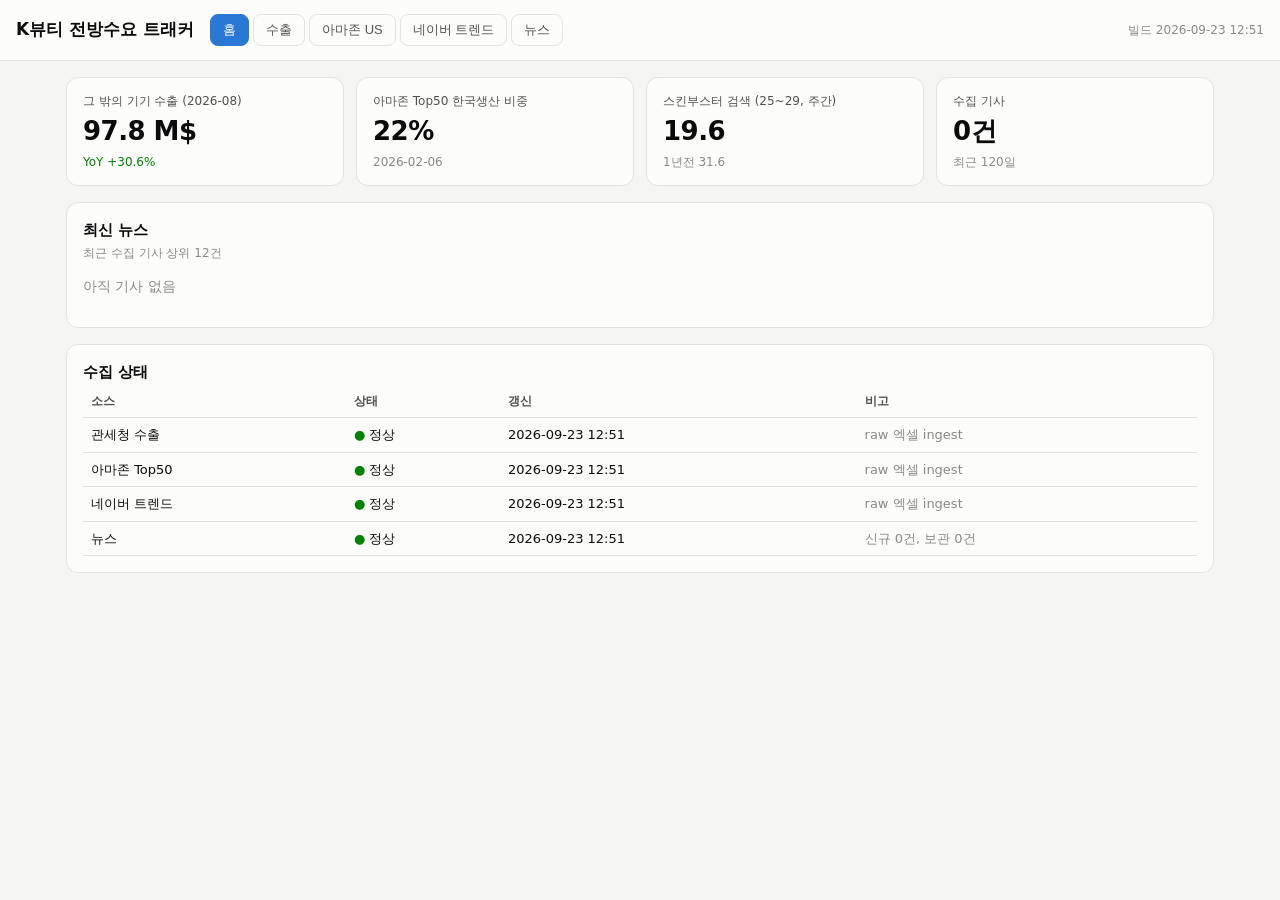
==== index.html @ 49feeaa9 "init: K뷰티 전방수요 트래커 Co-Authored-By: Claude Fable 5.1 <noreply@anthropic.com> Claude-Session: https://" ====
<!DOCTYPE html>
<html lang="ko">
<head>
<meta charset="utf-8">
<meta name="viewport" content="width=device-width, initial-scale=1">
<title>K뷰티 전방수요 트래커</title>
<style>
:root{
  color-scheme:light;
  --bg:#f5f5f3;--surface:#fcfcfb;--line:#e4e3df;--grid:#ebeae6;
  --ink:#0b0b0b;--ink2:#52514e;--ink3:#8a8985;
  --s1:#2a78d6;--s2:#eb6834;--s3:#1baf7a;--s4:#eda100;--s5:#e87ba4;--s6:#008300;--s7:#4a3aa7;--s8:#e34948;
  --good:#008300;--bad:#e34948;--accent:#2a78d6;
}
@media (prefers-color-scheme:dark){:root:not([data-theme="light"]){
  color-scheme:dark;--bg:#111110;--surface:#1a1a19;--line:#2e2e2c;--grid:#262624;
  --ink:#fff;--ink2:#c3c2b7;--ink3:#8a8985;
  --s1:#3987e5;--s2:#d95926;--s3:#199e70;--s4:#c98500;--s5:#d55181;--s6:#008300;--s7:#9085e9;--s8:#e66767;--good:#4caf50;--bad:#e66767;--accent:#3987e5}}
:root[data-theme="dark"]{
  color-scheme:dark;--bg:#111110;--surface:#1a1a19;--line:#2e2e2c;--grid:#262624;
  --ink:#fff;--ink2:#c3c2b7;--ink3:#8a8985;
  --s1:#3987e5;--s2:#d95926;--s3:#199e70;--s4:#c98500;--s5:#d55181;--s6:#008300;--s7:#9085e9;--s8:#e66767;--good:#4caf50;--bad:#e66767;--accent:#3987e5}
*{box-sizing:border-box}
body{margin:0;background:var(--bg);color:var(--ink);font:14px/1.5 -apple-system,"Pretendard","Apple SD Gothic Neo",system-ui,sans-serif}
header{display:flex;align-items:center;gap:16px;padding:14px 16px;border-bottom:1px solid var(--line);background:var(--surface);position:sticky;top:0;z-index:5;flex-wrap:wrap}
header h1{font-size:17px;margin:0;font-weight:700}
header .upd{color:var(--ink3);font-size:12px;margin-left:auto}
nav{display:flex;gap:4px;flex-wrap:wrap}
nav button{border:1px solid var(--line);background:transparent;color:var(--ink2);padding:6px 12px;border-radius:8px;cursor:pointer;font-size:13px}
nav button.on{background:var(--accent);color:#fff;border-color:var(--accent)}
main{max-width:1180px;margin:0 auto;padding:16px}
section{display:none}section.on{display:block}
.tiles{display:grid;grid-template-columns:repeat(auto-fit,minmax(200px,1fr));gap:12px;margin-bottom:16px}
.tile{background:var(--surface);border:1px solid var(--line);border-radius:12px;padding:14px 16px}
.tile .k{font-size:12px;color:var(--ink2)}
.tile .v{font-size:26px;font-weight:700;letter-spacing:-.02em;margin:2px 0}
.tile .d{font-size:12px;color:var(--ink3)}
.up{color:var(--good)}.down{color:var(--bad)}
.card{background:var(--surface);border:1px solid var(--line);border-radius:12px;padding:16px;margin-bottom:16px}
.card h2{font-size:15px;margin:0 0 2px}
.card .sub{font-size:12px;color:var(--ink3);margin-bottom:10px}
.row{display:flex;gap:8px;flex-wrap:wrap;align-items:center;margin-bottom:10px}
select,input[type=search]{border:1px solid var(--line);background:var(--bg);color:var(--ink);padding:6px 10px;border-radius:8px;font-size:13px}
.chip{border:1px solid var(--line);background:transparent;color:var(--ink2);padding:4px 10px;border-radius:999px;cursor:pointer;font-size:12px}
.chip.on{background:var(--ink);color:var(--surface);border-color:var(--ink)}
svg{width:100%;height:auto;display:block}
.legend{display:flex;gap:14px;flex-wrap:wrap;font-size:12px;color:var(--ink2);margin-top:6px}
.legend i{display:inline-block;width:10px;height:10px;border-radius:2px;margin-right:5px;vertical-align:-1px}
.tip{position:fixed;pointer-events:none;background:var(--ink);color:var(--surface);padding:6px 9px;border-radius:6px;font-size:12px;display:none;z-index:9;white-space:nowrap}
table{width:100%;border-collapse:collapse;font-size:13px}
th,td{padding:7px 8px;border-bottom:1px solid var(--line);text-align:left;vertical-align:top}
th{color:var(--ink2);font-weight:600;font-size:12px}
td.num,th.num{text-align:right;font-variant-numeric:tabular-nums}
.news a{color:var(--ink);text-decoration:none;font-weight:500}
.news a:hover{text-decoration:underline}
.news .m{color:var(--ink3);font-size:12px}
.tag{display:inline-block;font-size:11px;padding:1px 7px;border-radius:999px;background:var(--bg);border:1px solid var(--line);color:var(--ink2);margin-right:4px}
.muted{color:var(--ink3)}
details summary{cursor:pointer;color:var(--ink2);font-size:13px}
@media (max-width:640px){header{gap:8px}main{padding:12px}.tile .v{font-size:22px}}
</style>
</head>
<body>
<header>
  <h1>K뷰티 전방수요 트래커</h1>
  <nav id="nav">
    <button data-t="home" class="on">홈</button>
    <button data-t="trade">수출</button>
    <button data-t="amazon">아마존 US</button>
    <button data-t="naver">네이버 트렌드</button>
    <button data-t="news">뉴스</button>
  </nav>
  <span class="upd" id="upd"></span>
</header>
<main>
  <section id="home" class="on">
    <div class="tiles" id="homeTiles"></div>
    <div class="card"><h2>최신 뉴스</h2><div class="sub">최근 수집 기사 상위 12건</div><div class="news" id="homeNews"></div></div>
    <div class="card"><h2>수집 상태</h2><div id="status"></div></div>
  </section>

  <section id="trade">
    <div class="card">
      <h2>관세청 월별 수출액</h2>
      <div class="sub">단위: 백만 달러 · 통계기준 수리일 · 출처 관세청 수출입무역통계</div>
      <div class="row"><label>품목 <select id="hsSel"></select></label>
        <span class="chips" id="tradeRange"></span></div>
      <div id="tradeChart"></div>
      <div class="legend"><span><i style="background:var(--s1)"></i>수출액</span><span><i style="background:var(--s2)"></i>수입액</span></div>
    </div>
    <div class="card"><h2>전년동월 대비 증감률 (수출)</h2><div class="sub">%</div><div id="yoyChart"></div></div>
    <div class="card"><details><summary>표로 보기</summary><div id="tradeTable"></div></details></div>
  </section>

  <section id="amazon">
    <div class="tiles" id="amzTiles"></div>
    <div class="card">
      <h2>아마존 US Skin Care Top50 내 한국 비중</h2>
      <div class="sub">% · Wayback Machine 스냅샷 기준 · 한국생산 = Made in Korea, 한국브랜드 = 한국 기업 브랜드</div>
      <div id="amzChart"></div>
      <div class="legend"><span><i style="background:var(--s1)"></i>한국생산 비중</span><span><i style="background:var(--s2)"></i>한국브랜드 비중</span></div>
    </div>
    <div class="card"><h2>최신 스냅샷 Top50</h2><div class="sub" id="amzSnapDate"></div><div id="amzTable"></div></div>
  </section>

  <section id="naver">
    <div class="card">
      <h2>네이버 검색 트렌드 (주간 평균)</h2>
      <div class="sub">네이버 데이터랩 통합검색 상대지수 · 연령대별</div>
      <div class="row">
        <label>보기 <select id="nvMode"><option value="kw">키워드 고정 · 연령대 비교</option><option value="age">연령대 고정 · 키워드 비교</option></select></label>
        <label id="nvPickWrap">선택 <select id="nvPick"></select></label>
        <span class="chips" id="nvRange"></span>
      </div>
      <div id="nvChart"></div><div class="legend" id="nvLegend"></div>
    </div>
  </section>

  <section id="news">
    <div class="card">
      <h2>뉴스 피드</h2>
      <div class="sub">Google News RSS · 최근 120일 · 매일 자동 수집</div>
      <div class="row"><input type="search" id="newsQ" placeholder="제목 검색"><span class="chips" id="newsTags"></span></div>
      <div class="news" id="newsList"></div>
    </div>
  </section>
</main>
<div class="tip" id="tip"></div>

<script>
const $=s=>document.querySelector(s);
const fmt=n=>n==null?'–':n.toLocaleString('ko-KR',{maximumFractionDigits:1});
const css=v=>getComputedStyle(document.documentElement).getPropertyValue(v).trim();
const S=['--s1','--s2','--s3','--s4','--s5','--s6','--s7','--s8'];
let SUM, NEWS=[], AMZ=[], NV;

// ---------- tabs
$('#nav').addEventListener('click',e=>{const b=e.target.closest('button');if(!b)return;
  document.querySelectorAll('#nav button').forEach(x=>x.classList.toggle('on',x===b));
  document.querySelectorAll('main section').forEach(s=>s.classList.toggle('on',s.id===b.dataset.t));
  location.hash=b.dataset.t;});
function chips(el,items,onSel,init){el.innerHTML='';items.forEach(it=>{const b=document.createElement('button');b.className='chip'+(it===init?' on':'');b.textContent=it;
  b.onclick=()=>{[...el.children].forEach(c=>c.classList.toggle('on',c===b));onSel(it)};el.appendChild(b)})}

function nice(lo,hi,n=5){const r=hi-lo||1,raw=r/n,p=Math.pow(10,Math.floor(Math.log10(raw))),m=raw/p,st=(m<=1?1:m<=2?2:m<=2.5?2.5:m<=5?5:10)*p;return{lo:Math.floor(lo/st)*st,hi:Math.ceil(hi/st)*st,st}}
// ---------- SVG line chart (multi-series, hover crosshair)
function lineChart(el,{x,series,fmtY=fmt,h=300,yMin}){
  const W=900,H=h,P={l:52,r:14,t:10,b:28};
  const n=x.length;if(!n){el.innerHTML='<p class="muted">데이터 없음</p>';return}
  const all=series.flatMap(s=>s.v.filter(v=>v!=null));
  let lo=yMin!=null?yMin:Math.min(...all),hi=Math.max(...all);if(lo===hi){hi=lo+1}
  ({lo,hi}=nice(lo,hi));const NS=nice(lo,hi);
  const X=i=>P.l+(n===1?0:i/(n-1))*(W-P.l-P.r), Y=v=>P.t+(1-(v-lo)/(hi-lo))*(H-P.t-P.b);
  let g='';for(let v=lo;v<=hi+1e-9;v+=NS.st){const y=Y(v);
    g+=`<line x1="${P.l}" x2="${W-P.r}" y1="${y}" y2="${y}" stroke="${css('--grid')}"/><text x="${P.l-6}" y="${y+4}" font-size="11" text-anchor="end" fill="${css('--ink3')}">${fmtY(Math.round(v*10)/10)}</text>`}
  if(lo<0&&hi>0)g+=`<line x1="${P.l}" x2="${W-P.r}" y1="${Y(0)}" y2="${Y(0)}" stroke="${css('--ink3')}" stroke-width="1"/>`;
  const step=Math.max(1,Math.ceil(n/8));
  for(let i=0;i<n;i+=step)g+=`<text x="${X(i)}" y="${H-8}" font-size="11" text-anchor="${i===0?'start':i>=n-1-step/2?'end':'middle'}" fill="${css('--ink3')}">${x[i]}</text>`;
  if((n-1)%step!==0&&(n-1)%step>step/2)g+=`<text x="${X(n-1)}" y="${H-8}" font-size="11" text-anchor="end" fill="${css('--ink3')}">${x[n-1]}</text>`;
  let paths='';series.forEach((s,k)=>{const c=css(s.color||S[k%8]);let d='',pen=false;
    s.v.forEach((v,i)=>{if(v==null){pen=false;return}d+=(pen?'L':'M')+X(i).toFixed(1)+' '+Y(v).toFixed(1);pen=true});
    paths+=`<path d="${d}" fill="none" stroke="${c}" stroke-width="2" stroke-linejoin="round"/>`;
    const last=[...s.v].map((v,i)=>[v,i]).filter(a=>a[0]!=null).pop();
    if(last)paths+=`<circle cx="${X(last[1])}" cy="${Y(last[0])}" r="3.5" fill="${c}" stroke="${css('--surface')}" stroke-width="2"/>`});
  el.innerHTML=`<svg viewBox="0 0 ${W} ${H}">${g}${paths}<line id="xh" x1="0" x2="0" y1="${P.t}" y2="${H-P.b}" stroke="${css('--ink3')}" stroke-dasharray="3 3" visibility="hidden"/><rect x="${P.l}" y="${P.t}" width="${W-P.l-P.r}" height="${H-P.t-P.b}" fill="transparent"/></svg>`;
  const svg=el.firstChild,xh=svg.querySelector('#xh'),tip=$('#tip');
  svg.addEventListener('mousemove',e=>{const r=svg.getBoundingClientRect();const px=(e.clientX-r.left)/r.width*W;
    const i=Math.max(0,Math.min(n-1,Math.round((px-P.l)/(W-P.l-P.r)*(n-1))));
    xh.setAttribute('x1',X(i));xh.setAttribute('x2',X(i));xh.setAttribute('visibility','visible');
    tip.style.display='block';tip.style.left=(e.clientX+12)+'px';tip.style.top=(e.clientY+12)+'px';
    tip.innerHTML=`<b>${x[i]}</b><br>`+series.map((s,k)=>`<span style="color:${css(s.color||S[k%8])}">●</span> ${s.name}: ${fmtY(s.v[i])}`).join('<br>')});
  svg.addEventListener('mouseleave',()=>{xh.setAttribute('visibility','hidden');tip.style.display='none'});
}
function barChart(el,{x,v,h=220}){
  const W=900,H=h,P={l:44,r:14,t:10,b:28},n=x.length;if(!n){el.innerHTML='<p class="muted">데이터 없음</p>';return}
  const vals=v.filter(a=>a!=null);let lo=Math.min(0,...vals),hi=Math.max(0,...vals);if(lo===hi)hi=lo+1;const NS=nice(lo,hi,4);lo=NS.lo;hi=NS.hi;
  const bw=(W-P.l-P.r)/n,Y=a=>P.t+(1-(a-lo)/(hi-lo))*(H-P.t-P.b);let g='';
  for(let t=lo;t<=hi+1e-9;t+=NS.st){g+=`<line x1="${P.l}" x2="${W-P.r}" y1="${Y(t)}" y2="${Y(t)}" stroke="${css('--grid')}"/><text x="${P.l-6}" y="${Y(t)+4}" font-size="11" text-anchor="end" fill="${css('--ink3')}">${Math.round(t)}</text>`}
  g+=`<line x1="${P.l}" x2="${W-P.r}" y1="${Y(0)}" y2="${Y(0)}" stroke="${css('--ink3')}"/>`;
  const step=Math.max(1,Math.ceil(n/8));let bars='';
  v.forEach((a,i)=>{if(a==null)return;const y0=Y(0),y1=Y(a);const c=a>=0?css('--s1'):css('--s2');
    bars+=`<rect x="${(P.l+i*bw+1).toFixed(1)}" y="${Math.min(y0,y1)}" width="${Math.max(1,bw-2).toFixed(1)}" height="${Math.abs(y0-y1)}" fill="${c}" rx="2"><title>${x[i]}: ${fmt(a)}%</title></rect>`;
    if(i%step===0)bars+=`<text x="${P.l+i*bw+bw/2}" y="${H-8}" font-size="11" text-anchor="middle" fill="${css('--ink3')}">${x[i]}</text>`});
  el.innerHTML=`<svg viewBox="0 0 ${W} ${H}">${g}${bars}</svg>`;
}

// ---------- trade
function renderTrade(){const t=SUM.trade;const sel=$('#hsSel');if(!sel.options.length){Object.keys(t).forEach(hs=>{const o=document.createElement('option');o.value=hs;o.textContent=`${hs} ${t[hs].item}`;sel.appendChild(o)});sel.onchange=renderTrade}
  const hs=sel.value||Object.keys(t)[0];if(!hs)return;let s=t[hs].series;
  const rng=$('#tradeRange');if(!rng.children.length)chips(rng,['1년','3년','전체'],r=>{rng.dataset.r=r;renderTrade()},'3년');
  const r=rng.dataset.r||'3년';const k={ '1년':12,'3년':36}[r];if(k)s=s.slice(-k);
  lineChart($('#tradeChart'),{x:s.map(a=>a.period),series:[{name:'수출액',v:s.map(a=>a.export/1000)},{name:'수입액',v:s.map(a=>a.import/1000)}],yMin:0});
  barChart($('#yoyChart'),{x:s.map(a=>a.period),v:s.map(a=>a.yoy)});
  $('#tradeTable').innerHTML='<table><tr><th>기간</th><th class="num">수출(백만$)</th><th class="num">YoY%</th><th class="num">12M누적</th><th class="num">수입(백만$)</th></tr>'+
    [...s].reverse().map(a=>`<tr><td>${a.period}</td><td class="num">${fmt(a.export/1000)}</td><td class="num ${a.yoy>0?'up':a.yoy<0?'down':''}">${fmt(a.yoy)}</td><td class="num">${a.ttm?fmt(a.ttm/1000):'–'}</td><td class="num">${fmt(a.import/1000)}</td></tr>`).join('')+'</table>'}

// ---------- amazon
function renderAmazon(){const a=SUM.amazon;if(!a.length)return;const L=a[a.length-1],prev=a.find(x=>x.date<=new Date(new Date(L.date)-365*864e5).toISOString().slice(0,10))||a[0];
  $('#amzTiles').innerHTML=[['한국생산 비중',L.mik_pct+'%',`${L.made_in_korea}/50 · 1년전 ${prev.mik_pct}%`],['한국브랜드 비중',L.kb_pct+'%',`${L.korean_brand}/50 · 1년전 ${prev.kb_pct}%`],['Top10 내 한국생산',L.top10_mik+'개',L.date+' 스냅샷'],['한국생산 브랜드 수',L.korean_brands.length+'개',L.korean_brands.slice(0,3).join(', ')+(L.korean_brands.length>3?' 외':'')]]
    .map(t=>`<div class="tile"><div class="k">${t[0]}</div><div class="v">${t[1]}</div><div class="d">${t[2]}</div></div>`).join('');
  lineChart($('#amzChart'),{x:a.map(x=>x.date.slice(2,7)),series:[{name:'한국생산',v:a.map(x=>x.mik_pct)},{name:'한국브랜드',v:a.map(x=>x.kb_pct)}],yMin:0,fmtY:v=>v+'%'});
  const rows=AMZ.filter(r=>r.date===L.date).sort((p,q)=>p.rank-q.rank);$('#amzSnapDate').textContent=L.date+' · '+rows.length+'개';
  $('#amzTable').innerHTML='<table><tr><th class="num">순위</th><th>브랜드</th><th>제품</th><th>한국생산</th><th>한국브랜드</th></tr>'+rows.map(r=>`<tr><td class="num">${r.rank}</td><td>${r.brand||''}</td><td class="muted">${r.title}</td><td>${r.made_in_korea===1?'●':r.made_in_korea===-1?'?':''}</td><td>${r.korean_brand===1?'●':''}</td></tr>`).join('')+'</table>'}

// ---------- naver
function renderNaver(){const nv=SUM.naver;if(!nv.weeks)return;const keys=Object.keys(nv.series);const ages=[...new Set(keys.map(k=>k.split('|')[0]))],kws=[...new Set(keys.map(k=>k.split('|')[1]))];
  const mode=$('#nvMode').value,pick=$('#nvPick');const opts=mode==='kw'?kws:ages;
  if(pick.dataset.mode!==mode){pick.innerHTML=opts.map(o=>`<option>${o}</option>`).join('');pick.dataset.mode=mode;pick.value=mode==='kw'?(kws.includes('스킨부스터')?'스킨부스터':kws[0]):opts[0]}
  const rng=$('#nvRange');if(!rng.children.length)chips(rng,['1년','3년','전체'],r=>{rng.dataset.r=r;renderNaver()},'3년');
  const k={'1년':53,'3년':157}[rng.dataset.r||'3년'];const from=k?Math.max(0,nv.weeks.length-k):0;
  const x=nv.weeks.slice(from).map(d=>d.slice(2,7));
  const series=(mode==='kw'?ages.map(a=>[a,`${a}|${pick.value}`]):kws.map(w=>[w,`${pick.value}|${w}`])).filter(p=>nv.series[p[1]]).map(p=>({name:p[0],v:nv.series[p[1]].slice(from)}));
  lineChart($('#nvChart'),{x,series,yMin:0});
  $('#nvLegend').innerHTML=series.map((s,i)=>`<span><i style="background:var(${S[i%8]})"></i>${s.name}</span>`).join('')}
$('#nvMode').onchange=renderNaver;$('#nvPick').onchange=renderNaver;

// ---------- news
function newsItem(a){return `<div style="padding:8px 0;border-bottom:1px solid var(--line)"><a href="${a.link}" target="_blank" rel="noopener">${a.title}</a><div class="m">${(a.tags||[]).map(t=>`<span class="tag">${t}</span>`).join('')}${a.source||''} · ${a.published}</div></div>`}
function renderNews(){const tags=[...new Set(NEWS.flatMap(a=>a.tags||[]))];const el=$('#newsTags');if(!el.children.length)chips(el,['전체',...tags],t=>{el.dataset.t=t;renderNews()},'전체');
  const t=el.dataset.t||'전체',q=$('#newsQ').value.trim().toLowerCase();
  const rows=NEWS.filter(a=>(t==='전체'||(a.tags||[]).includes(t))&&(!q||a.title.toLowerCase().includes(q)));
  $('#newsList').innerHTML=rows.length?rows.slice(0,300).map(newsItem).join(''):'<p class="muted">아직 수집된 기사가 없습니다. GitHub Actions 첫 실행 후 표시됩니다.</p>'}
$('#newsQ').oninput=renderNews;

// ---------- home
function renderHome(){const t=SUM.trade,tiles=[];const hsPri=t['3304']||t[Object.keys(t)[0]];
  if(hsPri){const L=hsPri.latest;tiles.push([`${hsPri.item} 수출 (${L.period})`,fmt(L.export/1000)+' M$',`<span class="${L.yoy>0?'up':'down'}">YoY ${L.yoy>0?'+':''}${fmt(L.yoy)}%</span>`])}
  const a=SUM.amazon;if(a.length){const L=a[a.length-1];tiles.push(['아마존 Top50 한국생산 비중',L.mik_pct+'%',L.date])}
  const nv=SUM.naver;if(nv.weeks){const k=Object.keys(nv.series).find(x=>x.endsWith('|스킨부스터')&&x.startsWith('25'));if(k){const s=nv.series[k],L=s[s.length-1],Y=s[s.length-53];tiles.push(['스킨부스터 검색 (25~29, 주간)',fmt(L),Y?`1년전 ${fmt(Y)}`:''])}}
  tiles.push(['수집 기사',SUM.news_count+'건','최근 120일']);
  $('#homeTiles').innerHTML=tiles.map(t=>`<div class="tile"><div class="k">${t[0]}</div><div class="v">${t[1]}</div><div class="d">${t[2]}</div></div>`).join('');
  $('#homeNews').innerHTML=NEWS.slice(0,12).map(newsItem).join('')||'<p class="muted">아직 기사 없음</p>';
  const m=SUM.meta||{};const names={trade:'관세청 수출',amazon:'아마존 Top50',naver_trend:'네이버 트렌드',news:'뉴스'};
  $('#status').innerHTML='<table><tr><th>소스</th><th>상태</th><th>갱신</th><th>비고</th></tr>'+Object.entries(names).map(([k,n])=>{const s=m[k]||{};return `<tr><td>${n}</td><td>${s.status==='ok'?'<span class="up">●</span> 정상':s.status==='manual'?'○ 수동':s.status?'<span class="down">●</span> '+s.status:'–'}</td><td>${s.updated||'–'}</td><td class="muted">${s.note||''}</td></tr>`}).join('')+'</table>'}

// ---------- boot
(async()=>{const [s,n,a]=await Promise.all([fetch('data/summary.json').then(r=>r.json()),fetch('data/news.json').then(r=>r.ok?r.json():[]).catch(()=>[]),fetch('data/amazon_top50.json').then(r=>r.ok?r.json():[]).catch(()=>[])]);
  SUM=s;NEWS=n;AMZ=a;$('#upd').textContent='빌드 '+s.built;
  renderHome();renderTrade();renderAmazon();renderNaver();renderNews();
  const h=location.hash.slice(1);if(h){const b=document.querySelector(`#nav button[data-t="${h}"]`);b&&b.click()}
  matchMedia('(prefers-color-scheme: dark)').addEventListener('change',()=>{renderTrade();renderAmazon();renderNaver()});
})();
</script>
</body>
</html>
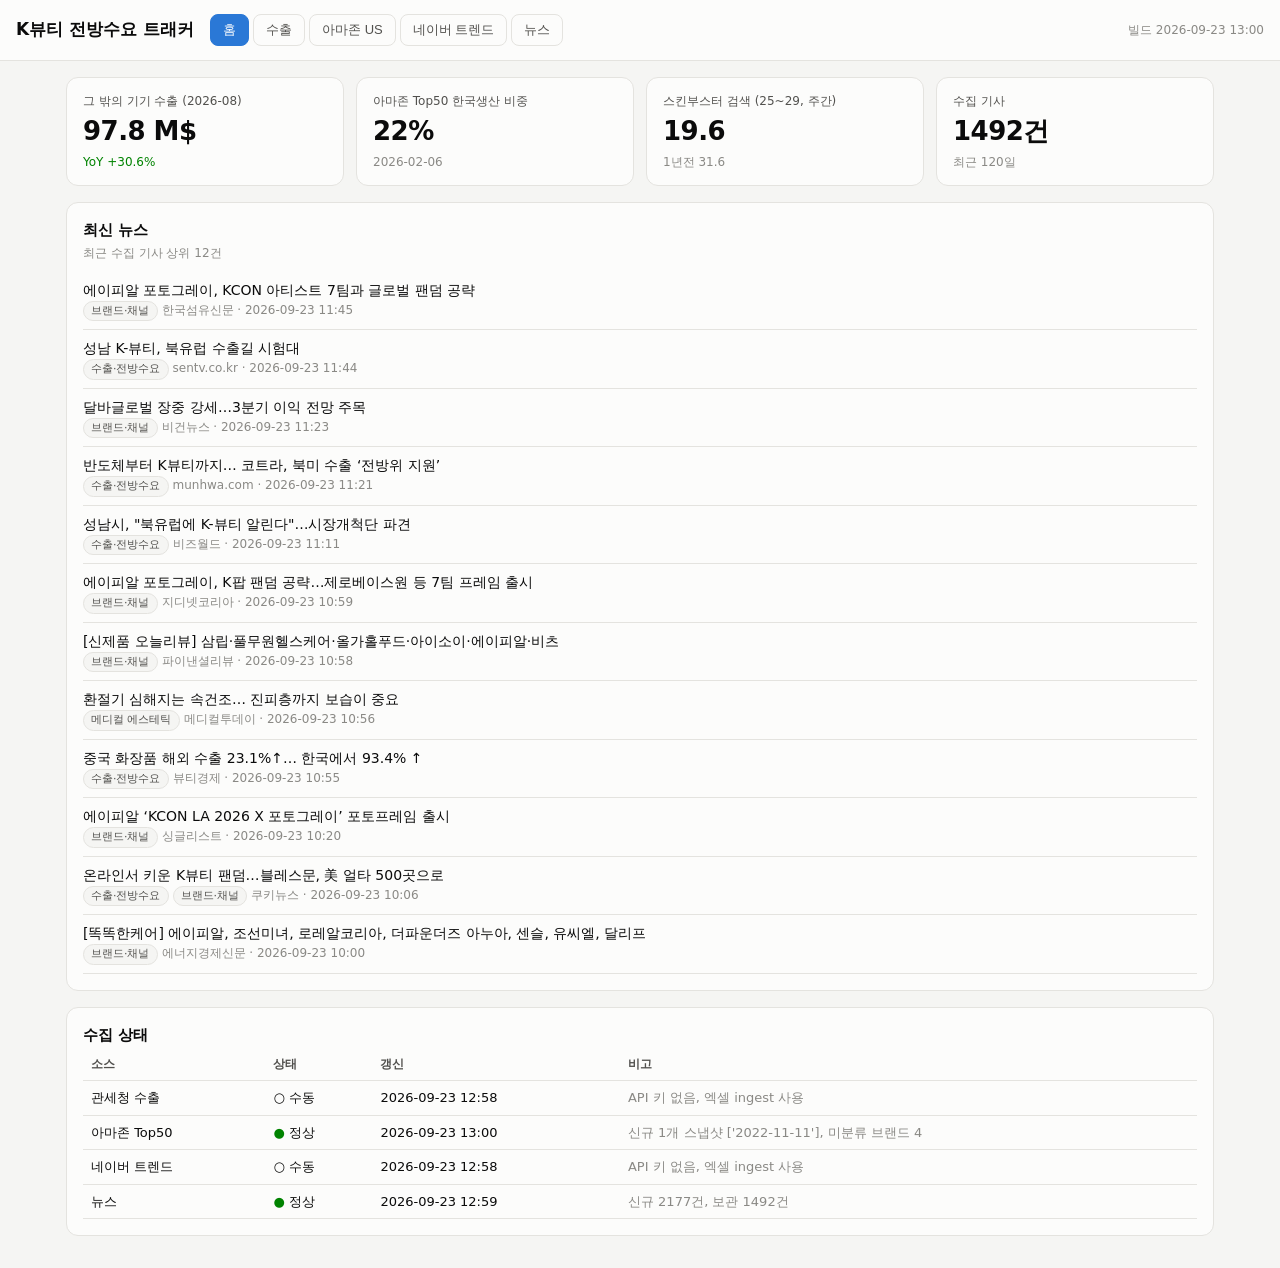
==== commit 3794ed5e: "data: 실데이터 수집(뉴스 1492건, 아마존 신규 스냅샷) + 뉴스/아마존 렌더링 XSS 이스케이프 수정 Co-Authored-By: Claude Sonnet 5 <norep" ====
--- a/index.html
+++ b/index.html
@@ -129,6 +129,7 @@
 
 <script>
 const $=s=>document.querySelector(s);
+const esc=s=>String(s??'').replace(/[&<>"']/g,c=>({'&':'&amp;','<':'&lt;','>':'&gt;','"':'&quot;',"'":'&#39;'}[c]));
 const fmt=n=>n==null?'–':n.toLocaleString('ko-KR',{maximumFractionDigits:1});
 const css=v=>getComputedStyle(document.documentElement).getPropertyValue(v).trim();
 const S=['--s1','--s2','--s3','--s4','--s5','--s6','--s7','--s8'];
@@ -196,11 +197,11 @@
 
 // ---------- amazon
 function renderAmazon(){const a=SUM.amazon;if(!a.length)return;const L=a[a.length-1],prev=a.find(x=>x.date<=new Date(new Date(L.date)-365*864e5).toISOString().slice(0,10))||a[0];
-  $('#amzTiles').innerHTML=[['한국생산 비중',L.mik_pct+'%',`${L.made_in_korea}/50 · 1년전 ${prev.mik_pct}%`],['한국브랜드 비중',L.kb_pct+'%',`${L.korean_brand}/50 · 1년전 ${prev.kb_pct}%`],['Top10 내 한국생산',L.top10_mik+'개',L.date+' 스냅샷'],['한국생산 브랜드 수',L.korean_brands.length+'개',L.korean_brands.slice(0,3).join(', ')+(L.korean_brands.length>3?' 외':'')]]
+  $('#amzTiles').innerHTML=[['한국생산 비중',L.mik_pct+'%',`${L.made_in_korea}/50 · 1년전 ${prev.mik_pct}%`],['한국브랜드 비중',L.kb_pct+'%',`${L.korean_brand}/50 · 1년전 ${prev.kb_pct}%`],['Top10 내 한국생산',L.top10_mik+'개',L.date+' 스냅샷'],['한국생산 브랜드 수',L.korean_brands.length+'개',esc(L.korean_brands.slice(0,3).join(', '))+(L.korean_brands.length>3?' 외':'')]]
     .map(t=>`<div class="tile"><div class="k">${t[0]}</div><div class="v">${t[1]}</div><div class="d">${t[2]}</div></div>`).join('');
   lineChart($('#amzChart'),{x:a.map(x=>x.date.slice(2,7)),series:[{name:'한국생산',v:a.map(x=>x.mik_pct)},{name:'한국브랜드',v:a.map(x=>x.kb_pct)}],yMin:0,fmtY:v=>v+'%'});
   const rows=AMZ.filter(r=>r.date===L.date).sort((p,q)=>p.rank-q.rank);$('#amzSnapDate').textContent=L.date+' · '+rows.length+'개';
-  $('#amzTable').innerHTML='<table><tr><th class="num">순위</th><th>브랜드</th><th>제품</th><th>한국생산</th><th>한국브랜드</th></tr>'+rows.map(r=>`<tr><td class="num">${r.rank}</td><td>${r.brand||''}</td><td class="muted">${r.title}</td><td>${r.made_in_korea===1?'●':r.made_in_korea===-1?'?':''}</td><td>${r.korean_brand===1?'●':''}</td></tr>`).join('')+'</table>'}
+  $('#amzTable').innerHTML='<table><tr><th class="num">순위</th><th>브랜드</th><th>제품</th><th>한국생산</th><th>한국브랜드</th></tr>'+rows.map(r=>`<tr><td class="num">${r.rank}</td><td>${esc(r.brand||'')}</td><td class="muted">${esc(r.title)}</td><td>${r.made_in_korea===1?'●':r.made_in_korea===-1?'?':''}</td><td>${r.korean_brand===1?'●':''}</td></tr>`).join('')+'</table>'}
 
 // ---------- naver
 function renderNaver(){const nv=SUM.naver;if(!nv.weeks)return;const keys=Object.keys(nv.series);const ages=[...new Set(keys.map(k=>k.split('|')[0]))],kws=[...new Set(keys.map(k=>k.split('|')[1]))];
@@ -215,7 +216,7 @@
 $('#nvMode').onchange=renderNaver;$('#nvPick').onchange=renderNaver;
 
 // ---------- news
-function newsItem(a){return `<div style="padding:8px 0;border-bottom:1px solid var(--line)"><a href="${a.link}" target="_blank" rel="noopener">${a.title}</a><div class="m">${(a.tags||[]).map(t=>`<span class="tag">${t}</span>`).join('')}${a.source||''} · ${a.published}</div></div>`}
+function newsItem(a){return `<div style="padding:8px 0;border-bottom:1px solid var(--line)"><a href="${esc(a.link)}" target="_blank" rel="noopener">${esc(a.title)}</a><div class="m">${(a.tags||[]).map(t=>`<span class="tag">${esc(t)}</span>`).join('')}${esc(a.source||'')} · ${esc(a.published)}</div></div>`}
 function renderNews(){const tags=[...new Set(NEWS.flatMap(a=>a.tags||[]))];const el=$('#newsTags');if(!el.children.length)chips(el,['전체',...tags],t=>{el.dataset.t=t;renderNews()},'전체');
   const t=el.dataset.t||'전체',q=$('#newsQ').value.trim().toLowerCase();
   const rows=NEWS.filter(a=>(t==='전체'||(a.tags||[]).includes(t))&&(!q||a.title.toLowerCase().includes(q)));
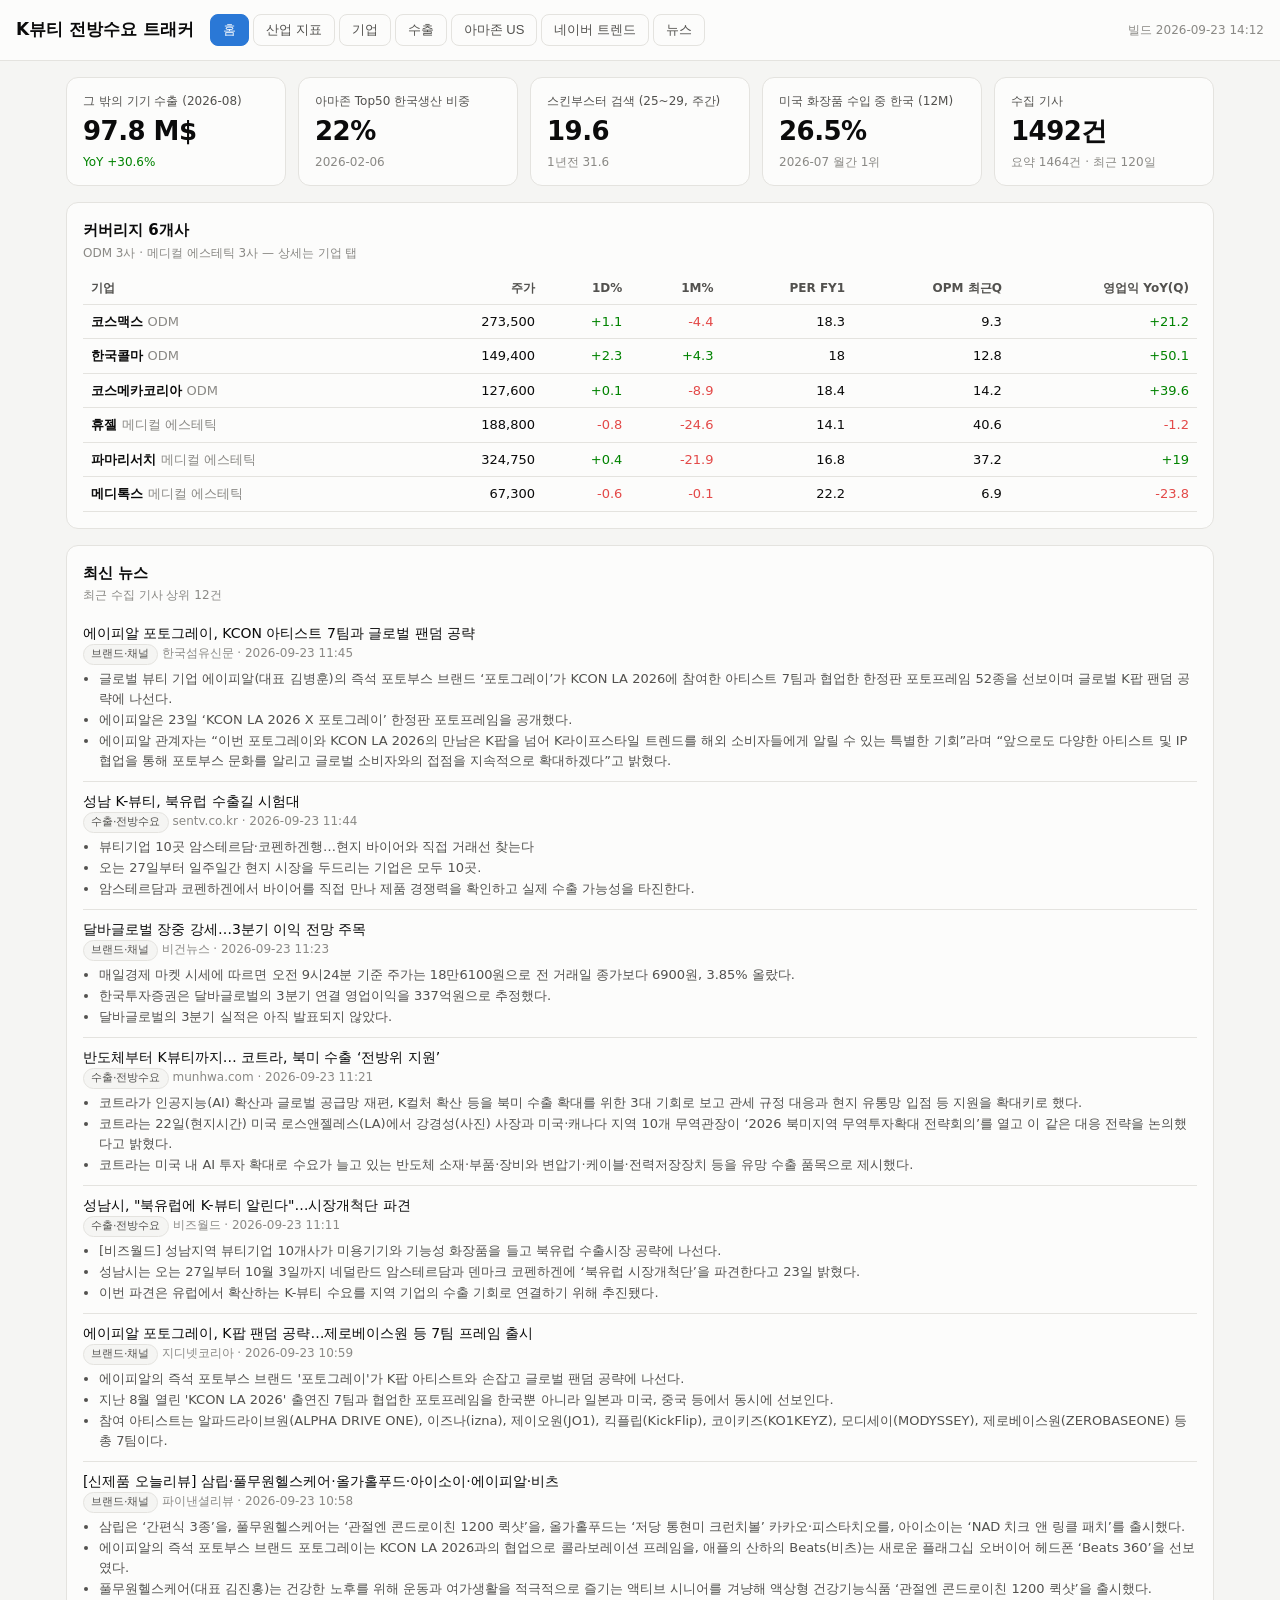
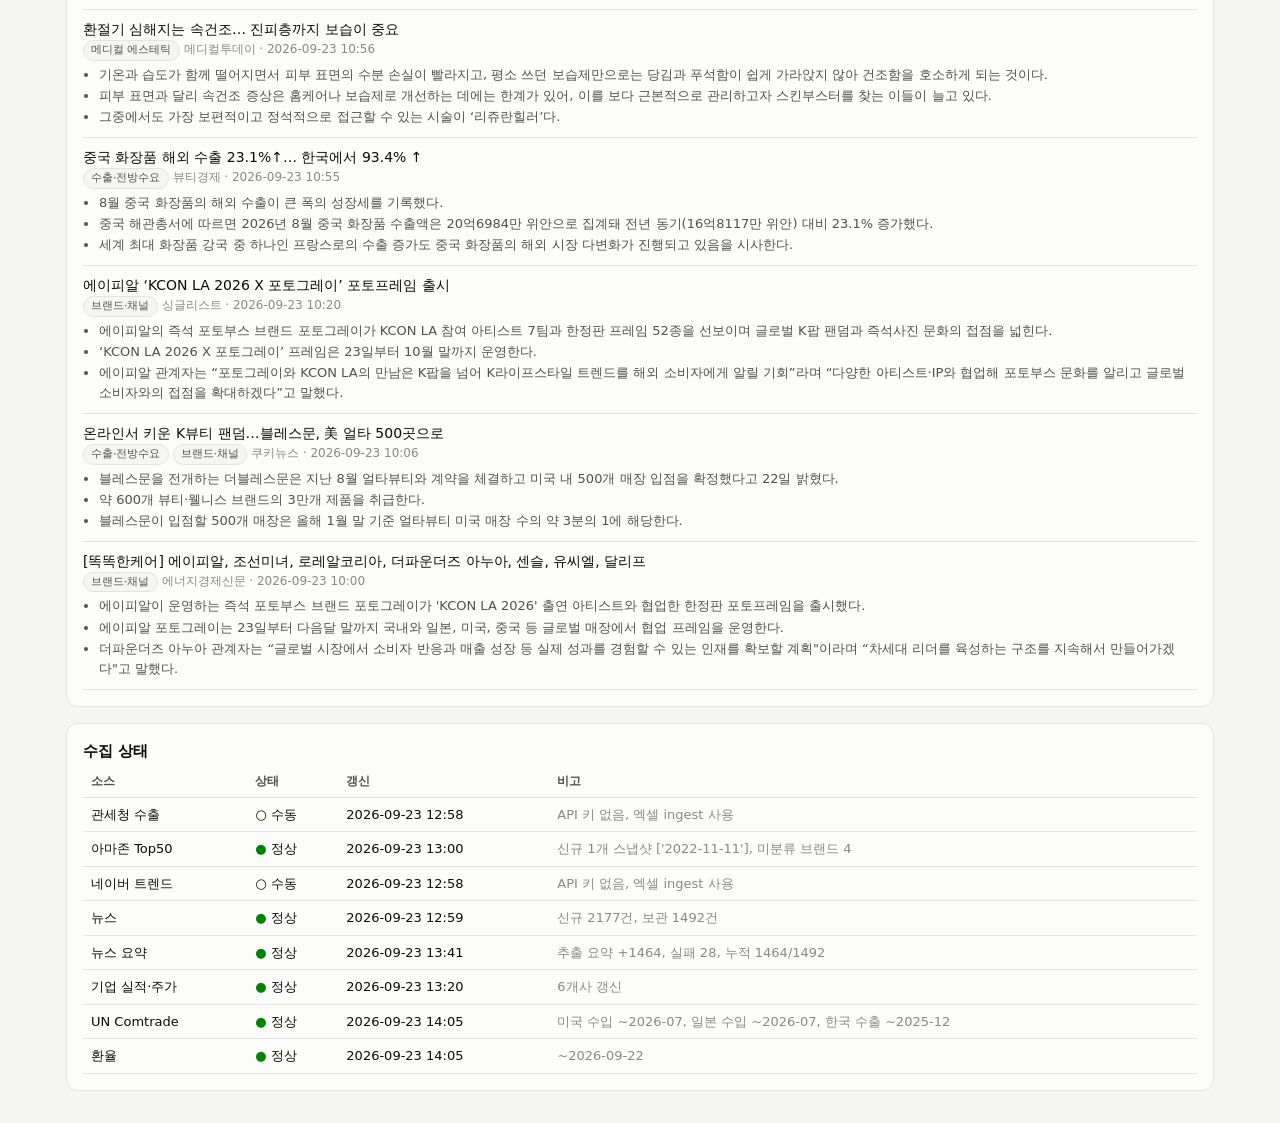
==== commit 5f91b0f0: "feat: 산업 지표·기업(ODM/메디컬 에스테틱 6사) 탭, 뉴스 기사별 요약 추가 - 산업 지표: UN Comtrade 미·일 화장품 수입 국가별(한국 점유율·순위), 미국 톡" ====
--- a/index.html
+++ b/index.html
@@ -57,6 +57,20 @@
 .tag{display:inline-block;font-size:11px;padding:1px 7px;border-radius:999px;background:var(--bg);border:1px solid var(--line);color:var(--ink2);margin-right:4px}
 .muted{color:var(--ink3)}
 details summary{cursor:pointer;color:var(--ink2);font-size:13px}
+.grid3{display:grid;grid-template-columns:repeat(auto-fit,minmax(260px,1fr));gap:12px}
+.grid3 h3{font-size:13px;margin:0 0 4px;color:var(--ink2);font-weight:600}
+.tbl{overflow-x:auto;-webkit-overflow-scrolling:touch}
+.tbl table{min-width:760px}
+.tbl th:first-child,.tbl td:first-child{position:sticky;left:0;background:var(--surface);z-index:1}
+th.e,td.e{color:var(--ink3);font-style:italic}
+tr.grp td{background:var(--bg);font-weight:600;color:var(--ink2);font-size:12px}
+.sum{margin:4px 0 0;padding-left:16px;color:var(--ink2);font-size:13px;line-height:1.55}
+.sum li{margin:1px 0}
+.sw{display:inline-block;width:10px;height:10px;border-radius:2px;margin-right:6px;vertical-align:-1px}
+.note{font-size:12px;color:var(--ink3);margin-top:8px}
+.guide dt{font-weight:600;margin-top:10px}.guide dd{margin:2px 0 0;color:var(--ink2);font-size:13px}
+td.co{white-space:nowrap;font-weight:600}
+tbody tr.pick{cursor:pointer}tbody tr.pick:hover td{background:var(--bg)}
 @media (max-width:640px){header{gap:8px}main{padding:12px}.tile .v{font-size:22px}}
 </style>
 </head>
@@ -65,6 +79,8 @@
   <h1>K뷰티 전방수요 트래커</h1>
   <nav id="nav">
     <button data-t="home" class="on">홈</button>
+    <button data-t="industry">산업 지표</button>
+    <button data-t="companies">기업</button>
     <button data-t="trade">수출</button>
     <button data-t="amazon">아마존 US</button>
     <button data-t="naver">네이버 트렌드</button>
@@ -75,8 +91,73 @@
 <main>
   <section id="home" class="on">
     <div class="tiles" id="homeTiles"></div>
+    <div class="card"><h2>커버리지 6개사</h2><div class="sub">ODM 3사 · 메디컬 에스테틱 3사 — 상세는 기업 탭</div><div id="homeCo"></div></div>
     <div class="card"><h2>최신 뉴스</h2><div class="sub">최근 수집 기사 상위 12건</div><div class="news" id="homeNews"></div></div>
     <div class="card"><h2>수집 상태</h2><div id="status"></div></div>
+  </section>
+
+  <section id="industry">
+    <div class="tiles" id="indTiles"></div>
+    <div class="card">
+      <h2>수입시장 내 K뷰티 — 국가별 수입액</h2>
+      <div class="sub" id="impSub"></div>
+      <div class="row"><label>시장 <select id="impSel"></select></label>
+        <label>기준 <select id="impMode"><option value="12">12개월 합계</option><option value="1">월간</option></select></label>
+        <span class="chips" id="impRange"></span></div>
+      <div id="impChart"></div><div class="legend" id="impLegend"></div>
+    </div>
+    <div class="card">
+      <h2>수입시장 점유율 — 한국 vs 프랑스</h2>
+      <div class="sub">% · 해당 시장 전체 수입액 대비 · 12개월 합계 기준(월별 변동 완화)</div>
+      <div id="shareChart"></div>
+      <div class="legend"><span><i style="background:var(--s1)"></i>한국</span><span><i style="background:var(--s2)"></i>프랑스</span></div>
+      <div class="note" id="rankNote"></div>
+    </div>
+    <div class="card">
+      <h2>한국 수출 상대국 비중</h2>
+      <div class="sub">% · 12개월 합계 기준 · UN Comtrade (한국 보고 자료는 수개월 늦게 반영됨)</div>
+      <div class="row"><label>품목 <select id="krSel"></select></label></div>
+      <div id="krChart"></div><div class="legend" id="krLegend"></div>
+    </div>
+    <div class="card">
+      <h2>환율</h2>
+      <div class="sub">원화 기준 · ECB 고시 · 원화 약세(값 상승)는 수출 채산성에 우호적</div>
+      <div class="row"><span class="chips" id="fxRange"></span></div>
+      <div class="grid3"><div><h3>원/달러</h3><div id="fxUsd"></div></div><div><h3>원/위안</h3><div id="fxCny"></div></div><div><h3>원/100엔</h3><div id="fxJpy"></div></div></div>
+    </div>
+    <div class="card guide"><h2>지표 가이드 — 왜 이 숫자를 보나</h2><dl id="guide"></dl></div>
+  </section>
+
+  <section id="companies">
+    <div class="card">
+      <h2>밸류에이션·실적 비교</h2>
+      <div class="sub" id="coSub"></div>
+      <div class="row"><span class="chips" id="coGroup"></span></div>
+      <div class="tbl" id="coTable"></div>
+      <div class="note">PER TTM = 시가총액 ÷ 최근 4분기 지배순이익 · FY1/FY2 = 올해·내년 컨센서스(추정) · PEG = FY1 PER ÷ FY2 EPS 성장률 · 괴리율 = 컨센서스 목표가 대비 · 행을 누르면 아래 상세로 이동</div>
+    </div>
+    <div class="card">
+      <h2>상대 주가 수익률</h2>
+      <div class="sub">기간 시작일 = 100</div>
+      <div class="row"><span class="chips" id="pxRange"></span></div>
+      <div id="pxChart"></div><div class="legend" id="pxLegend"></div>
+    </div>
+    <div class="card">
+      <h2>분기 실적 추이 비교</h2>
+      <div class="sub">추정치(E) 포함 · 흐린 구간은 컨센서스</div>
+      <div class="row"><label>지표 <select id="cmpMetric"><option value="opm">영업이익률 (%)</option><option value="rev_yoy">매출 YoY (%)</option><option value="op_yoy">영업이익 YoY (%)</option></select></label></div>
+      <div id="cmpChart"></div><div class="legend" id="cmpLegend"></div>
+    </div>
+    <div class="card" id="coDetail">
+      <h2>기업 상세</h2>
+      <div class="row"><label>기업 <select id="coSel"></select></label>
+        <label>주기 <select id="coFreq"><option value="Q">분기</option><option value="Y">연간</option></select></label></div>
+      <div class="tiles" id="coTiles"></div>
+      <div class="grid3"><div><h3>매출액 (억원)</h3><div id="cRev"></div></div><div><h3>영업이익 (억원)</h3><div id="cOp"></div></div><div><h3>영업이익률 (%)</h3><div id="cOpm"></div></div></div>
+      <div class="legend"><span><i style="background:var(--s1)"></i>실적</span><span><i style="background:var(--s1);opacity:.4"></i>컨센서스(E)</span></div>
+      <details style="margin-top:12px" open><summary>재무 표</summary><div class="tbl" id="coFin"></div></details>
+      <h3 style="font-size:14px;margin:16px 0 4px">관련 뉴스</h3><div class="news" id="coNews"></div>
+    </div>
   </section>
 
   <section id="trade">
@@ -119,8 +200,8 @@
   <section id="news">
     <div class="card">
       <h2>뉴스 피드</h2>
-      <div class="sub">Google News RSS · 최근 120일 · 매일 자동 수집</div>
-      <div class="row"><input type="search" id="newsQ" placeholder="제목 검색"><span class="chips" id="newsTags"></span></div>
+      <div class="sub" id="newsSub">Google News RSS · 최근 120일 · 매일 자동 수집 · 기사별 3줄 요약</div>
+      <div class="row"><input type="search" id="newsQ" placeholder="제목·요약 검색"><label style="font-size:13px;color:var(--ink2)"><input type="checkbox" id="newsSum" checked> 요약 보기</label><span class="chips" id="newsTags"></span></div>
       <div class="news" id="newsList"></div>
     </div>
   </section>
@@ -145,8 +226,8 @@
 
 function nice(lo,hi,n=5){const r=hi-lo||1,raw=r/n,p=Math.pow(10,Math.floor(Math.log10(raw))),m=raw/p,st=(m<=1?1:m<=2?2:m<=2.5?2.5:m<=5?5:10)*p;return{lo:Math.floor(lo/st)*st,hi:Math.ceil(hi/st)*st,st}}
 // ---------- SVG line chart (multi-series, hover crosshair)
-function lineChart(el,{x,series,fmtY=fmt,h=300,yMin}){
-  const W=900,H=h,P={l:52,r:14,t:10,b:28};
+function lineChart(el,{x,series,fmtY=fmt,h=300,yMin,shadeFrom,w=900}){
+  const W=w,H=h,P={l:52,r:14,t:10,b:28};
   const n=x.length;if(!n){el.innerHTML='<p class="muted">데이터 없음</p>';return}
   const all=series.flatMap(s=>s.v.filter(v=>v!=null));
   let lo=yMin!=null?yMin:Math.min(...all),hi=Math.max(...all);if(lo===hi){hi=lo+1}
@@ -155,12 +236,13 @@
   let g='';for(let v=lo;v<=hi+1e-9;v+=NS.st){const y=Y(v);
     g+=`<line x1="${P.l}" x2="${W-P.r}" y1="${y}" y2="${y}" stroke="${css('--grid')}"/><text x="${P.l-6}" y="${y+4}" font-size="11" text-anchor="end" fill="${css('--ink3')}">${fmtY(Math.round(v*10)/10)}</text>`}
   if(lo<0&&hi>0)g+=`<line x1="${P.l}" x2="${W-P.r}" y1="${Y(0)}" y2="${Y(0)}" stroke="${css('--ink3')}" stroke-width="1"/>`;
-  const step=Math.max(1,Math.ceil(n/8));
+  if(shadeFrom!=null&&shadeFrom<n){const sx=shadeFrom===0?P.l:(X(shadeFrom-1)+X(shadeFrom))/2;g=`<rect x="${sx}" y="${P.t}" width="${W-P.r-sx}" height="${H-P.t-P.b}" fill="${css('--grid')}" opacity=".6"/><text x="${W-P.r-4}" y="${P.t+12}" font-size="11" text-anchor="end" fill="${css('--ink3')}">추정(E)</text>`+g}
+  const step=Math.max(1,Math.ceil(n/(W>600?8:4)));
   for(let i=0;i<n;i+=step)g+=`<text x="${X(i)}" y="${H-8}" font-size="11" text-anchor="${i===0?'start':i>=n-1-step/2?'end':'middle'}" fill="${css('--ink3')}">${x[i]}</text>`;
   if((n-1)%step!==0&&(n-1)%step>step/2)g+=`<text x="${X(n-1)}" y="${H-8}" font-size="11" text-anchor="end" fill="${css('--ink3')}">${x[n-1]}</text>`;
   let paths='';series.forEach((s,k)=>{const c=css(s.color||S[k%8]);let d='',pen=false;
     s.v.forEach((v,i)=>{if(v==null){pen=false;return}d+=(pen?'L':'M')+X(i).toFixed(1)+' '+Y(v).toFixed(1);pen=true});
-    paths+=`<path d="${d}" fill="none" stroke="${c}" stroke-width="2" stroke-linejoin="round"/>`;
+    paths+=`<path d="${d}" fill="none" stroke="${c}" stroke-width="2" stroke-linejoin="round"${s.dash?' stroke-dasharray="5 4"':''}/>`;
     const last=[...s.v].map((v,i)=>[v,i]).filter(a=>a[0]!=null).pop();
     if(last)paths+=`<circle cx="${X(last[1])}" cy="${Y(last[0])}" r="3.5" fill="${c}" stroke="${css('--surface')}" stroke-width="2"/>`});
   el.innerHTML=`<svg viewBox="0 0 ${W} ${H}">${g}${paths}<line id="xh" x1="0" x2="0" y1="${P.t}" y2="${H-P.b}" stroke="${css('--ink3')}" stroke-dasharray="3 3" visibility="hidden"/><rect x="${P.l}" y="${P.t}" width="${W-P.l-P.r}" height="${H-P.t-P.b}" fill="transparent"/></svg>`;
@@ -169,7 +251,7 @@
     const i=Math.max(0,Math.min(n-1,Math.round((px-P.l)/(W-P.l-P.r)*(n-1))));
     xh.setAttribute('x1',X(i));xh.setAttribute('x2',X(i));xh.setAttribute('visibility','visible');
     tip.style.display='block';tip.style.left=(e.clientX+12)+'px';tip.style.top=(e.clientY+12)+'px';
-    tip.innerHTML=`<b>${x[i]}</b><br>`+series.map((s,k)=>`<span style="color:${css(s.color||S[k%8])}">●</span> ${s.name}: ${fmtY(s.v[i])}`).join('<br>')});
+    tip.innerHTML=`<b>${x[i]}</b><br>`+series.filter(s=>s.v[i]!=null).map((s,k)=>`<span style="color:${css(s.color||S[series.indexOf(s)%8])}">●</span> ${esc(s.name)}: ${fmtY(s.v[i])}`).join('<br>')});
   svg.addEventListener('mouseleave',()=>{xh.setAttribute('visibility','hidden');tip.style.display='none'});
 }
 function barChart(el,{x,v,h=220}){
@@ -185,6 +267,149 @@
   el.innerHTML=`<svg viewBox="0 0 ${W} ${H}">${g}${bars}</svg>`;
 }
 
+
+// ---------- column chart (actual vs estimate), single series
+function colChart(el,{x,v,est=[],fmtV=fmt,h=210,color='--s1'}){
+  const W=420,H=h,P={l:44,r:6,t:10,b:24},n=x.length;if(!n||v.every(a=>a==null)){el.innerHTML='<p class="muted">데이터 없음</p>';return}
+  const vals=v.filter(a=>a!=null);const NS=nice(Math.min(0,...vals),Math.max(0,...vals),4);const lo=NS.lo,hi=NS.hi===NS.lo?NS.lo+1:NS.hi;
+  const bw=(W-P.l-P.r)/n,Y=a=>P.t+(1-(a-lo)/(hi-lo))*(H-P.t-P.b);let g='';
+  for(let t=lo;t<=hi+1e-9;t+=NS.st)g+=`<line x1="${P.l}" x2="${W-P.r}" y1="${Y(t)}" y2="${Y(t)}" stroke="${css('--grid')}"/><text x="${P.l-6}" y="${Y(t)+4}" font-size="11" text-anchor="end" fill="${css('--ink3')}">${fmtV(Math.round(t*10)/10)}</text>`;
+  g+=`<line x1="${P.l}" x2="${W-P.r}" y1="${Y(0)}" y2="${Y(0)}" stroke="${css('--ink3')}"/>`;
+  const step=Math.max(1,Math.ceil(n/6));let bars='';const c=css(color);
+  v.forEach((a,i)=>{const cx=P.l+i*bw;if(i%step===0||i===n-1&&n<=8)bars+=`<text x="${cx+bw/2}" y="${H-8}" font-size="11" text-anchor="middle" fill="${css(est[i]?'--ink3':'--ink2')}">${x[i]}</text>`;
+    if(a==null)return;const y0=Y(0),y1=Y(a),w=Math.max(2,Math.min(38,bw-2)),bx=cx+(bw-w)/2,top=Math.min(y0,y1),hh=Math.max(1,Math.abs(y0-y1));
+    bars+=`<rect x="${bx.toFixed(1)}" y="${top.toFixed(1)}" width="${w.toFixed(1)}" height="${hh.toFixed(1)}" fill="${a<0?css('--bad'):c}" opacity="${est[i]?.4:1}" rx="3"/>`});
+  el.innerHTML=`<svg viewBox="0 0 ${W} ${H}">${g}${bars}<rect x="${P.l}" y="${P.t}" width="${W-P.l-P.r}" height="${H-P.t-P.b}" fill="transparent"/></svg>`;
+  const svg=el.firstChild,tip=$('#tip');
+  svg.addEventListener('mousemove',e=>{const r=svg.getBoundingClientRect();const i=Math.floor(((e.clientX-r.left)/r.width*W-P.l)/bw);
+    if(i<0||i>=n){tip.style.display='none';return}tip.style.display='block';tip.style.left=(e.clientX+12)+'px';tip.style.top=(e.clientY+12)+'px';
+    tip.innerHTML=`<b>${x[i]}${est[i]?' (E)':''}</b><br>${fmtV(v[i])}`});
+  svg.addEventListener('mouseleave',()=>tip.style.display='none');
+}
+const roll=(a,n)=>a.map((_,i)=>{if(i<n-1)return null;let t=0;for(let j=i-n+1;j<=i;j++){if(a[j]==null)return null;t+=a[j]}return t});
+const pct=(a,b)=>a!=null&&b?Math.round(a/b*1000)/10:null;
+const sgn=v=>v==null?'–':(v>0?'+':'')+fmt(v);
+const cls=v=>v>0?'up':v<0?'down':'';
+const tile=(k,v,d)=>`<div class="tile"><div class="k">${k}</div><div class="v">${v}</div><div class="d">${d||''}</div></div>`;
+
+// ---------- industry
+const PC={'410':'--s1','251':'--s2','842':'--s3','392':'--s4','156':'--s5','124':'--s6','380':'--s7'};
+const IMP=[['842|M|3304','미국 화장품(HS 3304) 수입'],['392|M|3304','일본 화장품(HS 3304) 수입'],['842|M|300249','미국 보툴리눔 톡신 등(HS 3002.49) 수입']];
+const KRX=[['410|X|3304','화장품(HS 3304)'],['410|X|300249','보툴리눔 톡신 등(HS 3002.49)']];
+let FX=null;
+function rangeCut(x,r){const k={'1년':12,'3년':36,'5년':60}[r];return k?Math.max(0,x.length-k):0}
+function renderIndustry(){const CT=SUM.comtrade||{};const t=[];
+  const lastOf=d=>{const i=d.periods.length-1;return i};
+  const us=CT['842|M|3304'],jp=CT['392|M|3304'],tx=CT['842|M|300249'];
+  if(us){const i=lastOf(us),kr=us.series['410']||[],s12=pct(roll(kr,12)[i],roll(us.total,12)[i]),s12p=pct(roll(kr,12)[i-12],roll(us.total,12)[i-12]);
+    t.push(tile(`미국 화장품 수입 중 한국 (12M)`,s12+'%',`${us.kr_rank[i]}위 (${us.periods[i]} 월간) · 1년전 ${s12p??'–'}%`));
+    const yoy=kr[i-12]?Math.round((kr[i]/kr[i-12]-1)*1000)/10:null;t.push(tile(`미국의 한국산 화장품 수입 (${us.periods[i]})`,fmt(kr[i]/1e6)+' M$',`<span class="${cls(yoy)}">YoY ${sgn(yoy)}%</span>`))}
+  if(jp){const i=lastOf(jp),kr=jp.series['410']||[],s12=pct(roll(kr,12)[i],roll(jp.total,12)[i]);t.push(tile('일본 화장품 수입 중 한국 (12M)',s12+'%',`${jp.kr_rank[i]}위 (${jp.periods[i]} 월간)`))}
+  if(tx){const i=lastOf(tx),kr=tx.series['410']||[],yoy=kr[i-12]?Math.round((kr[i]/kr[i-12]-1)*1000)/10:null;t.push(tile(`미국의 한국산 톡신 등 수입 (${tx.periods[i]})`,fmt(kr[i]/1e6)+' M$',`<span class="${cls(yoy)}">YoY ${sgn(yoy)}%</span> · 점유율 ${tx.kr_share[i]??'–'}%`))}
+  if(FX){const n=FX.dates.length-1,j=FX.dates.findIndex(d=>d>=new Date(Date.parse(FX.dates[n])-365*864e5).toISOString().slice(0,10));const ch=Math.round((FX.usdkrw[n]/FX.usdkrw[j]-1)*1000)/10;
+    t.push(tile(`원/달러 (${FX.dates[n].slice(5)})`,fmt(FX.usdkrw[n]),`1년 ${sgn(ch)}% · 100엔 ${fmt(FX.jpykrw[n])}원`))}
+  $('#indTiles').innerHTML=t.join('');
+  // import market
+  const sel=$('#impSel');if(!sel.options.length){IMP.filter(a=>CT[a[0]]).forEach(a=>sel.add(new Option(a[1],a[0])));sel.onchange=renderImport;$('#impMode').onchange=renderImport;
+    chips($('#impRange'),['3년','5년','전체'],r=>{$('#impRange').dataset.r=r;renderImport()},'5년');
+    const ks=$('#krSel');KRX.filter(a=>CT[a[0]]).forEach(a=>ks.add(new Option(a[1],a[0])));ks.onchange=renderKrExport;
+    chips($('#fxRange'),['1년','3년','전체'],r=>{$('#fxRange').dataset.r=r;renderFx()},'3년')}
+  renderImport();renderKrExport();renderFx();renderGuide()}
+function renderImport(){const d=(SUM.comtrade||{})[$('#impSel').value];if(!d)return;const m=+$('#impMode').value;
+  const from=rangeCut(d.periods,$('#impRange').dataset.r||'5년')+(m===12?0:0);
+  const codes=d.order||Object.keys(d.series);let top=codes.slice(0,5);if(!top.includes('410')&&codes.includes('410'))top=[...top.slice(0,4),'410'];
+  let spare=['--s8','--s7','--s6'].filter(c=>!top.some(k=>PC[k]===c));
+  const col=k=>PC[k]||spare.shift()||'--ink3';
+  const tr=v=>m===12?roll(v,12):v;const x=d.periods.slice(from);
+  const other=d.total.map((t,i)=>t==null?null:t-top.reduce((a,k)=>a+(d.series[k][i]||0),0));
+  const series=top.map(k=>({name:d.partners[k],color:col(k),v:tr(d.series[k]).slice(from).map(v=>v==null?null:v/1e6)}));
+  series.push({name:'기타',color:'--ink3',dash:1,v:tr(other).slice(from).map(v=>v==null?null:v/1e6)});
+  lineChart($('#impChart'),{x,series,yMin:0,fmtY:v=>v==null?'–':fmt(v)});
+  $('#impLegend').innerHTML=series.map(s=>`<span><i style="background:var(${s.color})"></i>${esc(s.name)}</span>`).join('');
+  $('#impSub').textContent=`백만 달러 · ${m===12?'12개월 합계':'월간'} · 상위 5개국 + 기타 · UN Comtrade (${d.periods[d.periods.length-1]}까지)`;
+  const kr=d.series['410']||d.total.map(()=>null),fr=d.series['251']||d.total.map(()=>null);
+  const krs=roll(kr,12).map((v,i)=>pct(v,roll(d.total,12)[i])),frs=roll(fr,12).map((v,i)=>pct(v,roll(d.total,12)[i]));
+  lineChart($('#shareChart'),{x,series:[{name:'한국',color:'--s1',v:krs.slice(from)},{name:'프랑스',color:'--s2',v:frs.slice(from)}],yMin:0,fmtY:v=>v==null?'–':v+'%'});
+  const i=d.periods.length-1;$('#rankNote').innerHTML=`최근월(${d.periods[i]}) 한국 순위 <b>${d.kr_rank[i]??'–'}위</b> · 월간 점유율 한국 ${d.kr_share[i]??'–'}% / 프랑스 ${d.fr_share[i]??'–'}%`}
+function renderKrExport(){const d=(SUM.comtrade||{})[$('#krSel').value];if(!d)return;const tot=roll(d.total,12);
+  const codes=(d.order||Object.keys(d.series)).slice(0,6);let spare=['--s8','--s7','--s6','--s5'].filter(c=>!codes.some(k=>PC[k]===c));
+  const series=codes.map(k=>({name:d.partners[k],color:PC[k]||spare.shift()||'--ink3',v:roll(d.series[k],12).map((v,i)=>pct(v,tot[i]))}));
+  const from=Math.max(0,d.periods.length-72);
+  lineChart($('#krChart'),{x:d.periods.slice(from),series:series.map(s=>({...s,v:s.v.slice(from)})),yMin:0,fmtY:v=>v==null?'–':v+'%'});
+  $('#krLegend').innerHTML=series.map(s=>`<span><i style="background:var(${s.color})"></i>${esc(s.name)}</span>`).join('')+`<span class="muted">· ${d.periods[d.periods.length-1]}까지</span>`}
+function renderFx(){if(!FX)return;const r=$('#fxRange').dataset.r||'3년';const days={'1년':365,'3년':1095}[r];
+  const cut=days?new Date(Date.parse(FX.dates[FX.dates.length-1])-days*864e5).toISOString().slice(0,10):'';const from=Math.max(0,FX.dates.findIndex(d=>d>=cut));
+  const x=FX.dates.slice(from).map(d=>d.slice(2));
+  [['#fxUsd','usdkrw','--s1'],['#fxCny','cnykrw','--s5'],['#fxJpy','jpykrw','--s4']].forEach(([el,k,c])=>lineChart($(el),{x,series:[{name:el==='#fxJpy'?'원/100엔':el==='#fxCny'?'원/위안':'원/달러',color:c,v:FX[k].slice(from)}],h:260,w:420}))}
+function renderGuide(){const G=[
+  ['미국 화장품 수입 중 한국 점유율·순위','K뷰티 수출의 최대 성장 시장. 2023년 이후 한국이 프랑스를 제치고 미국 화장품(HS 3304) 수입 1위로 올라섰는지가 구조적 성장의 핵심 증거. 월간 수치는 선적 시점에 따라 출렁이므로 12개월 합계 점유율로 추세를 본다. ODM(코스맥스·한국콜마·코스메카)의 인디 브랜드 수주와 직결.'],
+  ['일본 화장품 수입 중 한국 점유율','일본은 2022년부터 한국산이 프랑스를 넘어 1위. 점유율 정체/하락 여부로 성숙 시장에서의 지속력을 확인.'],
+  ['미국 보툴리눔 톡신 등(HS 3002.49) 수입 — 한국산','휴젤(레티보)·대웅(주보) 등 한국 톡신의 미국 판매 대리지표. 백신 외 면역제품이 섞여 있어 절대값보다 방향성과 YoY로 해석.'],
+  ['한국 화장품·톡신 수출 상대국 비중','중국 의존도 하락과 미국·일본·동남아·중동·유럽 다변화 확인. Comtrade의 한국 월간 자료는 반영이 늦으므로, 최신 월간 수출은 관세청 API(DATA_GO_KR_KEY 등록 시 수출 탭 자동 갱신)로 본다.'],
+  ['환율 (원/달러·원/위안·원/엔)','원화 약세는 달러 표시 수출의 원화 환산 매출·마진에 우호적. 엔화 약세는 일본 시장 가격경쟁력과 방한 일본인 관광객 수요에 영향.'],
+  ['기업 탭: OPM·PER·PEG·컨센서스 괴리율','ODM은 가동률·믹스에 따른 OPM 레버리지(8→10%+)가, 메디컬 에스테틱은 40% 안팎 고마진 유지와 해외 매출 비중이 밸류에이션을 좌우. FY1/FY2 PER과 이익 성장률(PEG)로 성장 대비 가격을 비교.'],
+  ['기존 탭: 아마존 Top50 한국 비중·네이버 검색량·수출 통계','소비자 단의 선행 수요(검색·랭킹)와 통관 수출(실제 선적)을 함께 보며 기업 실적 추정의 방향을 확인.']];
+  $('#guide').innerHTML=G.map(g=>`<dt>${g[0]}</dt><dd>${g[1]}</dd>`).join('')}
+
+// ---------- companies
+let CO=null;
+const CO_S=['--s1','--s2','--s3','--s4','--s5','--s7'];  // 초록 두 개(s3·s6)가 겹치지 않게 s6 제외
+const coColor=code=>CO_S[CO.companies.findIndex(c=>c.code===code)%6];
+const qLabel=p=>{const [y,m]=p.split('-');return `${y.slice(2)}.${Math.ceil(+m/3)}Q`};
+const yLabel=p=>p.slice(0,4);
+function coList(){const g=$('#coGroup').dataset.g||'전체';return CO.companies.filter(c=>g==='전체'||c.group===g)}
+function yoyOf(obj,p,k){const [y,m]=p.split('-');const pr=obj[`${+y-1}-${m}`];const a=obj[p]?.[k],b=pr?.[k];return a!=null&&b>0?Math.round((a/b-1)*1000)/10:null}
+function renderCompanies(){if(!CO)return;const el=$('#coGroup');if(!el.children.length){chips(el,['전체','ODM','메디컬 에스테틱'],g=>{el.dataset.g=g;renderCompanies()},'전체');
+    chips($('#pxRange'),['3개월','6개월','YTD','1년','3년'],r=>{$('#pxRange').dataset.r=r;renderPx()},'1년');
+    CO.companies.forEach(c=>$('#coSel').add(new Option(`${c.name} (${c.group})`,c.code)));$('#coSel').onchange=renderCoDetail;$('#coFreq').onchange=renderCoDetail;$('#cmpMetric').onchange=renderCmp}
+  const list=coList();const k0=list[0]?.kpi||{};
+  $('#coSub').textContent=`주가 ${k0.date||''} 종가 · 재무 단위 억원 · 최근 분기 ${k0.last_q?qLabel(k0.last_q):''} · FY1=${(k0.fy1||'').slice(0,4)}E, FY2=${(k0.fy2||'').slice(0,4)}E · 출처 네이버증권/FnGuide 컨센서스`;
+  const cols=[['주가','price',v=>fmt(v)],['1D%','r1d',sgn,1],['1M%','r1m',sgn,1],['YTD%','ytd',sgn,1],['시총(억)','mcap',v=>fmt(v)],
+    ['PER TTM','per_ttm',fmt],['PER FY1','fy1_per',fmt],['PER FY2','fy2_per',fmt],['PBR FY1','fy1_pbr',fmt],['PEG','peg',fmt],
+    ['OPM 최근Q','q_opm',fmt],['OPM FY1','fy1_opm',fmt],['ROE FY1','fy1_roe',fmt],['매출 YoY(Q)','q_rev_yoy',sgn,1],['영업익 YoY(Q)','q_op_yoy',sgn,1],['영업익 성장 FY1','fy1_op_g',sgn,1],['목표가 괴리','upside',sgn,1]];
+  const med=a=>{a=a.filter(v=>v!=null).sort((x,y)=>x-y);if(!a.length)return null;const m=a.length>>1;return a.length%2?a[m]:Math.round((a[m-1]+a[m])/2*100)/100};
+  const rows=[];const groups=[...new Set(list.map(c=>c.group))];
+  groups.forEach(g=>{const cs=list.filter(c=>c.group===g);rows.push(`<tr class="grp"><td colspan="${cols.length+1}">${g}</td></tr>`);
+    cs.forEach(c=>{const k={...c.kpi,upside:c.info.target_price&&c.kpi.price?Math.round((c.info.target_price/c.kpi.price-1)*1000)/10:null};
+      rows.push(`<tr class="pick" data-code="${c.code}"><td class="co"><span class="sw" style="background:var(${coColor(c.code)})"></span>${esc(c.name)}</td>`+cols.map(([_,key,f,col])=>`<td class="num ${col?cls(k[key]):''}">${f(k[key])}</td>`).join('')+'</tr>')});
+    if(cs.length>1)rows.push(`<tr><td class="muted">중앙값</td>`+cols.map(([_,key,f,col])=>{const skip=['price','mcap'].includes(key);const v=skip?null:med(cs.map(c=>key==='upside'?(c.info.target_price&&c.kpi.price?(c.info.target_price/c.kpi.price-1)*100:null):c.kpi[key]));return `<td class="num muted">${skip?'':f(v==null?null:Math.round(v*10)/10)}</td>`}).join('')+'</tr>')});
+  $('#coTable').innerHTML=`<table><thead><tr><th>기업</th>${cols.map(c=>`<th class="num">${c[0]}</th>`).join('')}</tr></thead><tbody>${rows.join('')}</tbody></table>`;
+  $('#coTable').querySelectorAll('tr.pick').forEach(tr=>tr.onclick=()=>{$('#coSel').value=tr.dataset.code;renderCoDetail();$('#coDetail').scrollIntoView({behavior:'smooth'})});
+  renderPx();renderCmp();renderCoDetail()}
+function renderPx(){const list=coList();if(!list.length)return;const r=$('#pxRange').dataset.r||'1년';const last=list[0].prices[list[0].prices.length-1][0];
+  const cut=r==='YTD'?last.slice(0,4)+'-01-01':new Date(Date.parse(last)-({'3개월':91,'6개월':182,'1년':365,'3년':1095}[r])*864e5).toISOString().slice(0,10);
+  const dates=list[0].prices.map(p=>p[0]).filter(d=>d>=cut);
+  const reb=px=>{const m=new Map(px);let base=null;return dates.map(d=>{const v=m.get(d);if(v==null)return null;if(base==null)base=v;return Math.round(v/base*1000)/10})};
+  const series=list.map(c=>({name:c.name,color:coColor(c.code),v:reb(c.prices)}));
+  [['KOSPI','--ink2'],['KOSDAQ','--ink3']].forEach(([k,c])=>{if(CO.indices[k])series.push({name:k,color:c,dash:1,v:reb(CO.indices[k])})});
+  lineChart($('#pxChart'),{x:dates.map(d=>d.slice(2)),series,fmtY:v=>v==null?'–':fmt(v)});
+  $('#pxLegend').innerHTML=series.map(s=>`<span><i style="background:var(${s.color})"></i>${esc(s.name)} ${s.v.length?`<span class="${cls(s.v[s.v.length-1]-100)}">${sgn(s.v[s.v.length-1]==null?null:Math.round((s.v[s.v.length-1]-100)*10)/10)}%</span>`:''}</span>`).join('')}
+function renderCmp(){const list=coList();const m=$('#cmpMetric').value;
+  const ps=[...new Set(list.flatMap(c=>Object.keys(c.quarter)))].sort().slice(-14);
+  const est=ps.findIndex(p=>list.some(c=>c.quarter[p]?.e));
+  const series=list.map(c=>({name:c.name,color:coColor(c.code),v:ps.map(p=>{const q=c.quarter[p];if(!q)return null;
+    if(m==='opm')return q.opm??(q.rev&&q.op!=null?Math.round(q.op/q.rev*1000)/10:null);return yoyOf(c.quarter,p,m==='rev_yoy'?'rev':'op')})}));
+  lineChart($('#cmpChart'),{x:ps.map(qLabel),series,shadeFrom:est<0?null:est,fmtY:v=>v==null?'–':fmt(v)+'%'});
+  $('#cmpLegend').innerHTML=series.map(s=>`<span><i style="background:var(${s.color})"></i>${esc(s.name)}</span>`).join('')}
+function renderCoDetail(){const c=CO.companies.find(x=>x.code===$('#coSel').value)||CO.companies[0];const k=c.kpi,inf=c.info||{};const fq=$('#coFreq').value;
+  const up=inf.target_price&&k.price?Math.round((inf.target_price/k.price-1)*1000)/10:null;
+  $('#coTiles').innerHTML=[tile(`주가 (${k.date||''})`,fmt(k.price)+'원',`<span class="${cls(k.r1d)}">${sgn(k.r1d)}%</span> · 52주 ${fmt(inf.low52)}~${fmt(inf.high52)}`),
+    tile('시가총액',fmt(k.mcap)+'억',`외국인 소진율 ${fmt(inf.foreign_rate)}%`),
+    tile(`PER FY1 / FY2`,`${fmt(k.fy1_per)} / ${fmt(k.fy2_per)}배`,`TTM ${fmt(k.per_ttm)}배 · PBR FY1 ${fmt(k.fy1_pbr)}배`),
+    tile(`OPM ${k.last_q?qLabel(k.last_q):''}`,fmt(k.q_opm)+'%',`FY1E ${fmt(k.fy1_opm)}% · TTM ${fmt(k.opm_ttm)}%`),
+    tile(`매출 / 영업익 YoY (${k.last_q?qLabel(k.last_q):''})`,`<span class="${cls(k.q_rev_yoy)}">${sgn(k.q_rev_yoy)}</span> / <span class="${cls(k.q_op_yoy)}">${sgn(k.q_op_yoy)}</span>%`,`매출 ${fmt(k.q_rev)}억 · 영업익 ${fmt(k.q_op)}억`),
+    tile('컨센서스 목표가',inf.target_price?fmt(inf.target_price)+'원':'–',`괴리율 <span class="${cls(up)}">${sgn(up)}%</span> · 투자의견 ${inf.recomm??'–'}/5`)].join('');
+  const obj=fq==='Q'?c.quarter:c.annual;let ps=Object.keys(obj).sort();ps=ps.slice(fq==='Q'?-12:-8);const lab=fq==='Q'?qLabel:yLabel;const est=ps.map(p=>!!obj[p].e);const x=ps.map(lab);
+  const col=coColor(c.code);
+  colChart($('#cRev'),{x,v:ps.map(p=>obj[p].rev),est,color:col});
+  colChart($('#cOp'),{x,v:ps.map(p=>obj[p].op),est,color:col});
+  colChart($('#cOpm'),{x,v:ps.map(p=>obj[p].opm??(obj[p].rev&&obj[p].op!=null?Math.round(obj[p].op/obj[p].rev*1000)/10:null)),est,color:col,fmtV:v=>v==null?'–':fmt(v)});
+  const R=[['매출액','rev'],['매출 YoY %','rev',1],['영업이익','op'],['영업이익 YoY %','op',1],['영업이익률 %','opm'],['지배순이익','ni_ctrl'],['EPS (원)','eps'],['PER (배)','per'],['BPS (원)','bps'],['PBR (배)','pbr'],['ROE %','roe'],['부채비율 %','debt_ratio'],['DPS (원)','dps'],['FCF','fcf']];
+  $('#coFin').innerHTML=`<table><thead><tr><th>${fq==='Q'?'분기':'연간'} (억원)</th>${ps.map((p,i)=>`<th class="num ${est[i]?'e':''}">${lab(p)}${est[i]?'E':''}</th>`).join('')}</tr></thead><tbody>`+
+    R.map(([n,key,yy])=>`<tr><td>${n}</td>${ps.map((p,i)=>{const v=yy?yoyOf(obj,p,key):obj[p][key];return `<td class="num ${est[i]?'e':''} ${yy?cls(v):''}">${yy?sgn(v):fmt(v)}</td>`}).join('')}</tr>`).join('')+'</tbody></table>';
+  const rel=NEWS.filter(a=>a.title.includes(c.name)).slice(0,8);
+  $('#coNews').innerHTML=rel.length?rel.map(newsItem).join(''):'<p class="muted">최근 120일 관련 기사 없음</p>'}
+
 // ---------- trade
 function renderTrade(){const t=SUM.trade;const sel=$('#hsSel');if(!sel.options.length){Object.keys(t).forEach(hs=>{const o=document.createElement('option');o.value=hs;o.textContent=`${hs} ${t[hs].item}`;sel.appendChild(o)});sel.onchange=renderTrade}
   const hs=sel.value||Object.keys(t)[0];if(!hs)return;let s=t[hs].series;
@@ -216,30 +441,36 @@
 $('#nvMode').onchange=renderNaver;$('#nvPick').onchange=renderNaver;
 
 // ---------- news
-function newsItem(a){return `<div style="padding:8px 0;border-bottom:1px solid var(--line)"><a href="${esc(a.link)}" target="_blank" rel="noopener">${esc(a.title)}</a><div class="m">${(a.tags||[]).map(t=>`<span class="tag">${esc(t)}</span>`).join('')}${esc(a.source||'')} · ${esc(a.published)}</div></div>`}
+function newsItem(a){const showSum=!$('#newsSum')||$('#newsSum').checked;const href=/^https?:\/\//.test(a.url||'')?a.url:a.link;
+  return `<div style="padding:9px 0;border-bottom:1px solid var(--line)"><a href="${esc(href)}" target="_blank" rel="noopener">${esc(a.title)}</a><div class="m">${(a.tags||[]).map(t=>`<span class="tag">${esc(t)}</span>`).join('')}${esc(a.source||'')} · ${esc(a.published)}${a.summary_method==='claude'?' · AI 요약':''}</div>${showSum&&a.summary&&a.summary.length?`<ul class="sum">${a.summary.map(x=>`<li>${esc(x)}</li>`).join('')}</ul>`:''}</div>`}
 function renderNews(){const tags=[...new Set(NEWS.flatMap(a=>a.tags||[]))];const el=$('#newsTags');if(!el.children.length)chips(el,['전체',...tags],t=>{el.dataset.t=t;renderNews()},'전체');
   const t=el.dataset.t||'전체',q=$('#newsQ').value.trim().toLowerCase();
-  const rows=NEWS.filter(a=>(t==='전체'||(a.tags||[]).includes(t))&&(!q||a.title.toLowerCase().includes(q)));
+  const rows=NEWS.filter(a=>(t==='전체'||(a.tags||[]).includes(t))&&(!q||a.title.toLowerCase().includes(q)||(a.summary||[]).join(' ').toLowerCase().includes(q)));
   $('#newsList').innerHTML=rows.length?rows.slice(0,300).map(newsItem).join(''):'<p class="muted">아직 수집된 기사가 없습니다. GitHub Actions 첫 실행 후 표시됩니다.</p>'}
-$('#newsQ').oninput=renderNews;
+$('#newsQ').oninput=renderNews;$('#newsSum').onchange=()=>{renderNews();renderHome()};
 
 // ---------- home
 function renderHome(){const t=SUM.trade,tiles=[];const hsPri=t['3304']||t[Object.keys(t)[0]];
   if(hsPri){const L=hsPri.latest;tiles.push([`${hsPri.item} 수출 (${L.period})`,fmt(L.export/1000)+' M$',`<span class="${L.yoy>0?'up':'down'}">YoY ${L.yoy>0?'+':''}${fmt(L.yoy)}%</span>`])}
   const a=SUM.amazon;if(a.length){const L=a[a.length-1];tiles.push(['아마존 Top50 한국생산 비중',L.mik_pct+'%',L.date])}
   const nv=SUM.naver;if(nv.weeks){const k=Object.keys(nv.series).find(x=>x.endsWith('|스킨부스터')&&x.startsWith('25'));if(k){const s=nv.series[k],L=s[s.length-1],Y=s[s.length-53];tiles.push(['스킨부스터 검색 (25~29, 주간)',fmt(L),Y?`1년전 ${fmt(Y)}`:''])}}
-  tiles.push(['수집 기사',SUM.news_count+'건','최근 120일']);
+  const us=(SUM.comtrade||{})['842|M|3304'];if(us){const i=us.periods.length-1,kr=us.series['410']||[];tiles.push(['미국 화장품 수입 중 한국 (12M)',pct(roll(kr,12)[i],roll(us.total,12)[i])+'%',`${us.periods[i]} 월간 ${us.kr_rank[i]}위`])}
+  tiles.push(['수집 기사',SUM.news_count+'건',`요약 ${SUM.news_summarized||0}건 · 최근 120일`]);
   $('#homeTiles').innerHTML=tiles.map(t=>`<div class="tile"><div class="k">${t[0]}</div><div class="v">${t[1]}</div><div class="d">${t[2]}</div></div>`).join('');
   $('#homeNews').innerHTML=NEWS.slice(0,12).map(newsItem).join('')||'<p class="muted">아직 기사 없음</p>';
-  const m=SUM.meta||{};const names={trade:'관세청 수출',amazon:'아마존 Top50',naver_trend:'네이버 트렌드',news:'뉴스'};
-  $('#status').innerHTML='<table><tr><th>소스</th><th>상태</th><th>갱신</th><th>비고</th></tr>'+Object.entries(names).map(([k,n])=>{const s=m[k]||{};return `<tr><td>${n}</td><td>${s.status==='ok'?'<span class="up">●</span> 정상':s.status==='manual'?'○ 수동':s.status?'<span class="down">●</span> '+s.status:'–'}</td><td>${s.updated||'–'}</td><td class="muted">${s.note||''}</td></tr>`}).join('')+'</table>'}
+  const cs=SUM.companies||[];$('#homeCo').innerHTML=cs.length?'<div class="tbl"><table style="min-width:560px"><thead><tr><th>기업</th><th class="num">주가</th><th class="num">1D%</th><th class="num">1M%</th><th class="num">PER FY1</th><th class="num">OPM 최근Q</th><th class="num">영업익 YoY(Q)</th></tr></thead><tbody>'+
+    cs.map(c=>`<tr><td class="co">${esc(c.name)} <span class="muted" style="font-weight:400">${esc(c.group)}</span></td><td class="num">${fmt(c.price)}</td><td class="num ${cls(c.r1d)}">${sgn(c.r1d)}</td><td class="num ${cls(c.r1m)}">${sgn(c.r1m)}</td><td class="num">${fmt(c.fy1_per)}</td><td class="num">${fmt(c.q_opm)}</td><td class="num ${cls(c.q_op_yoy)}">${sgn(c.q_op_yoy)}</td></tr>`).join('')+'</tbody></table></div>':'<p class="muted">기업 데이터 없음</p>';
+  const m=SUM.meta||{};const names={trade:'관세청 수출',amazon:'아마존 Top50',naver_trend:'네이버 트렌드',news:'뉴스',news_summary:'뉴스 요약',companies:'기업 실적·주가',comtrade:'UN Comtrade',fx:'환율'};
+  $('#status').innerHTML='<table><tr><th>소스</th><th>상태</th><th>갱신</th><th>비고</th></tr>'+Object.entries(names).map(([k,n])=>{const s=m[k]||{};return `<tr><td>${n}</td><td>${s.status==='ok'?'<span class="up">●</span> 정상':s.status==='manual'?'○ 수동':s.status==='partial'?'<span class="down">◐</span> 일부 실패':s.status?'<span class="down">●</span> '+s.status:'–'}</td><td>${s.updated||'–'}</td><td class="muted">${s.note||''}</td></tr>`}).join('')+'</table>'}
 
 // ---------- boot
-(async()=>{const [s,n,a]=await Promise.all([fetch('data/summary.json').then(r=>r.json()),fetch('data/news.json').then(r=>r.ok?r.json():[]).catch(()=>[]),fetch('data/amazon_top50.json').then(r=>r.ok?r.json():[]).catch(()=>[])]);
-  SUM=s;NEWS=n;AMZ=a;$('#upd').textContent='빌드 '+s.built;
-  renderHome();renderTrade();renderAmazon();renderNaver();renderNews();
+(async()=>{const opt=(u,d)=>fetch(u).then(r=>r.ok?r.json():d).catch(()=>d);
+  const [s,n,a,co,fx]=await Promise.all([fetch('data/summary.json').then(r=>r.json()),opt('data/news.json',[]),opt('data/amazon_top50.json',[]),opt('data/companies.json',null),opt('data/fx.json',null)]);
+  SUM=s;NEWS=n;AMZ=a;CO=co&&co.companies&&co.companies.length?co:null;FX=fx&&fx.dates?fx:null;$('#upd').textContent='빌드 '+s.built;
+  const safe=f=>{try{f()}catch(e){console.error(e)}};
+  [renderHome,renderTrade,renderAmazon,renderNaver,renderNews,renderIndustry,renderCompanies].forEach(safe);
   const h=location.hash.slice(1);if(h){const b=document.querySelector(`#nav button[data-t="${h}"]`);b&&b.click()}
-  matchMedia('(prefers-color-scheme: dark)').addEventListener('change',()=>{renderTrade();renderAmazon();renderNaver()});
+  matchMedia('(prefers-color-scheme: dark)').addEventListener('change',()=>[renderTrade,renderAmazon,renderNaver,renderIndustry,renderCompanies].forEach(safe));
 })();
 </script>
 </body>
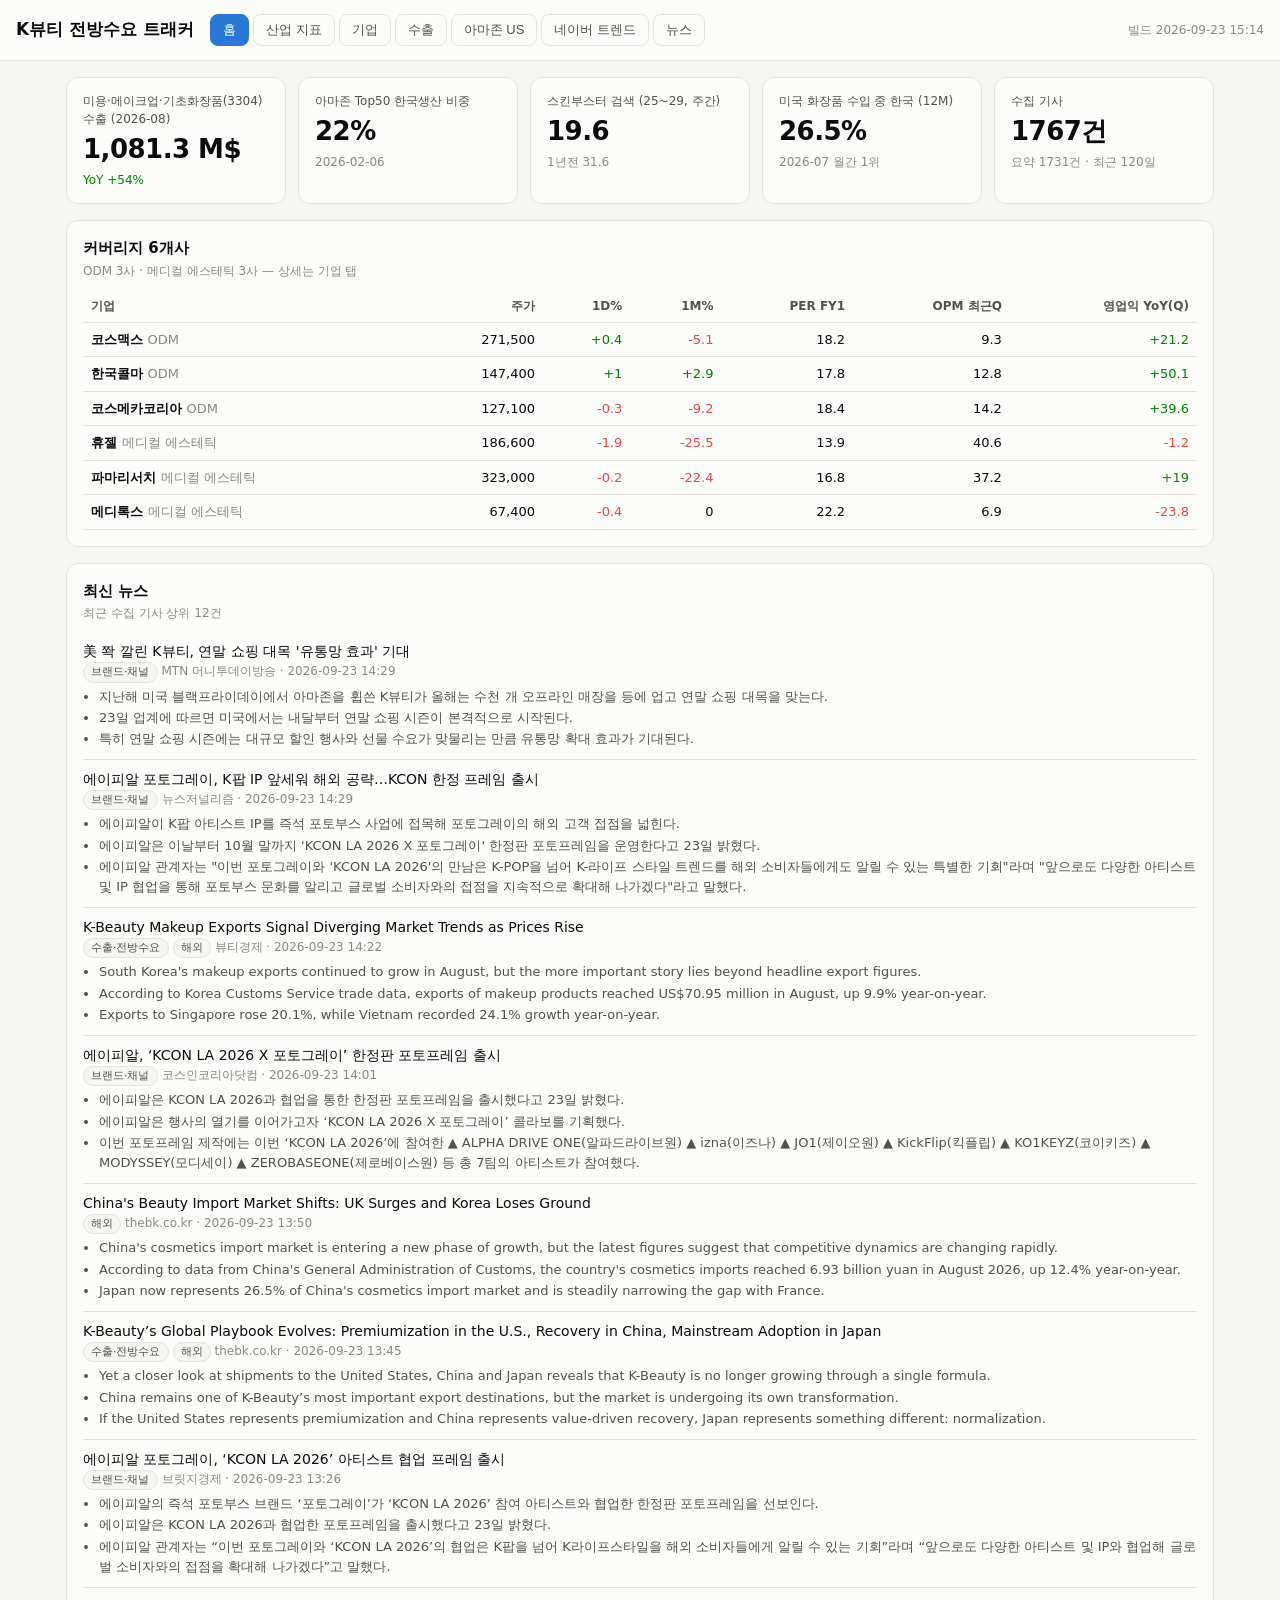
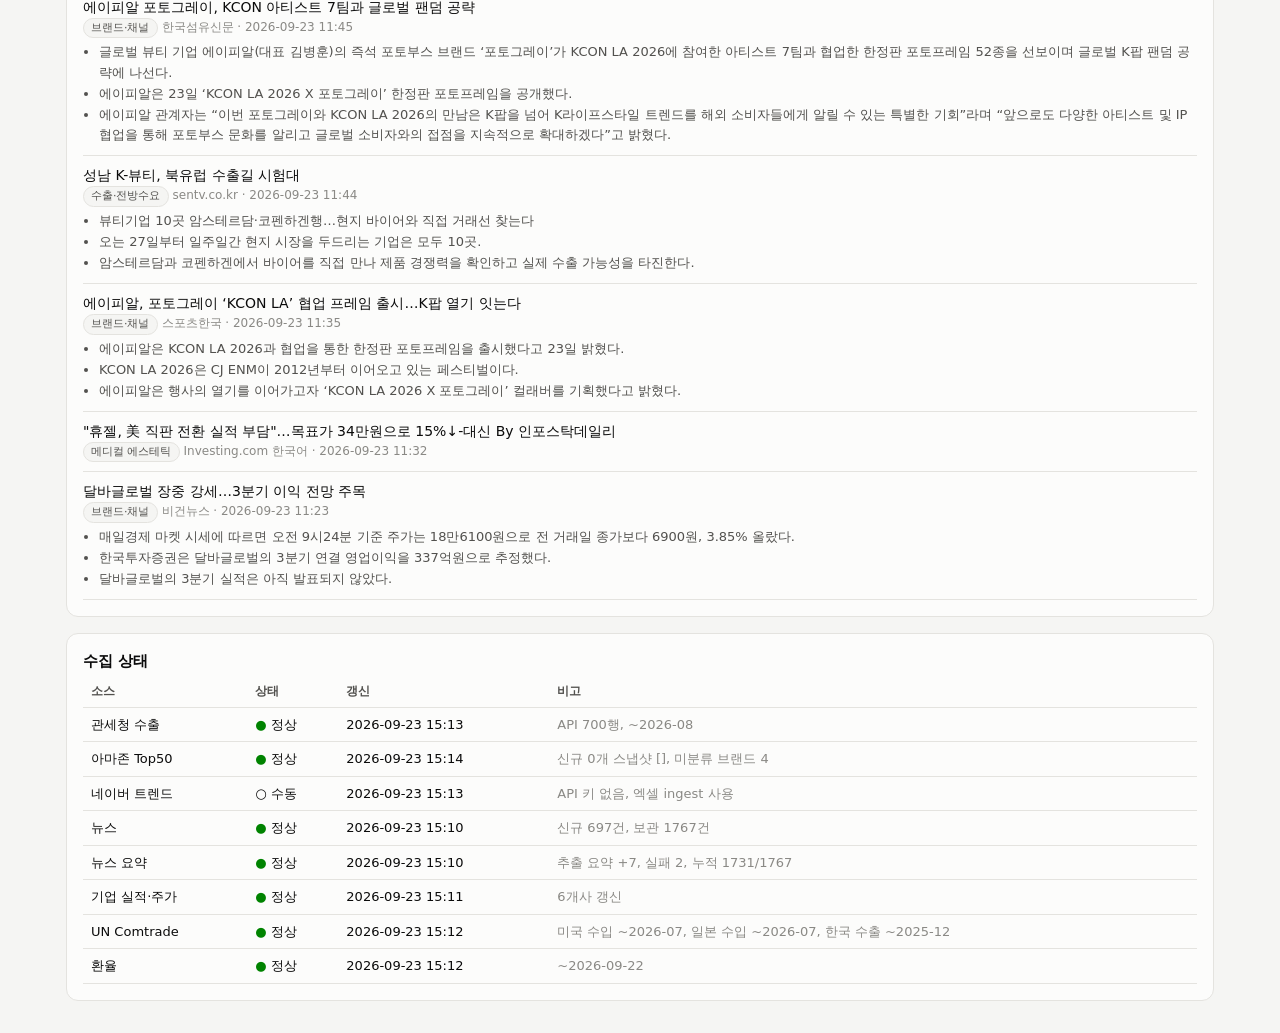
==== commit 44c56466: "feat(news): 영문 기사 제목 무료 한국어 번역(title_ko) + 화면 표시 [skip ci] - fetch_news: 한글 비율 10% 미만 영문 제목을 deep-tr" ====
--- a/index.html
+++ b/index.html
@@ -55,6 +55,8 @@
 .news a:hover{text-decoration:underline}
 .news .m{color:var(--ink3);font-size:12px}
 .tag{display:inline-block;font-size:11px;padding:1px 7px;border-radius:999px;background:var(--bg);border:1px solid var(--line);color:var(--ink2);margin-right:4px}
+.tag.en{border-color:var(--accent);color:var(--accent);font-weight:600}
+.news .orig{font-size:12px;color:var(--ink3);margin-top:1px;line-height:1.4}
 .muted{color:var(--ink3)}
 details summary{cursor:pointer;color:var(--ink2);font-size:13px}
 .grid3{display:grid;grid-template-columns:repeat(auto-fit,minmax(260px,1fr));gap:12px}
@@ -201,7 +203,7 @@
     <div class="card">
       <h2>뉴스 피드</h2>
       <div class="sub" id="newsSub">Google News RSS · 최근 120일 · 매일 자동 수집 · 기사별 3줄 요약</div>
-      <div class="row"><input type="search" id="newsQ" placeholder="제목·요약 검색"><label style="font-size:13px;color:var(--ink2)"><input type="checkbox" id="newsSum" checked> 요약 보기</label><span class="chips" id="newsTags"></span></div>
+      <div class="row"><input type="search" id="newsQ" placeholder="제목(한/영)·요약 검색"><label style="font-size:13px;color:var(--ink2)"><input type="checkbox" id="newsSum" checked> 요약 보기</label><span class="chips" id="newsTags"></span></div>
       <div class="news" id="newsList"></div>
     </div>
   </section>
@@ -407,7 +409,7 @@
   const R=[['매출액','rev'],['매출 YoY %','rev',1],['영업이익','op'],['영업이익 YoY %','op',1],['영업이익률 %','opm'],['지배순이익','ni_ctrl'],['EPS (원)','eps'],['PER (배)','per'],['BPS (원)','bps'],['PBR (배)','pbr'],['ROE %','roe'],['부채비율 %','debt_ratio'],['DPS (원)','dps'],['FCF','fcf']];
   $('#coFin').innerHTML=`<table><thead><tr><th>${fq==='Q'?'분기':'연간'} (억원)</th>${ps.map((p,i)=>`<th class="num ${est[i]?'e':''}">${lab(p)}${est[i]?'E':''}</th>`).join('')}</tr></thead><tbody>`+
     R.map(([n,key,yy])=>`<tr><td>${n}</td>${ps.map((p,i)=>{const v=yy?yoyOf(obj,p,key):obj[p][key];return `<td class="num ${est[i]?'e':''} ${yy?cls(v):''}">${yy?sgn(v):fmt(v)}</td>`}).join('')}</tr>`).join('')+'</tbody></table>';
-  const rel=NEWS.filter(a=>a.title.includes(c.name)).slice(0,8);
+  const rel=NEWS.filter(a=>newsText(a).includes(c.name.toLowerCase())).slice(0,8);
   $('#coNews').innerHTML=rel.length?rel.map(newsItem).join(''):'<p class="muted">최근 120일 관련 기사 없음</p>'}
 
 // ---------- trade
@@ -442,10 +444,12 @@
 
 // ---------- news
 function newsItem(a){const showSum=!$('#newsSum')||$('#newsSum').checked;const href=/^https?:\/\//.test(a.url||'')?a.url:a.link;
-  return `<div style="padding:9px 0;border-bottom:1px solid var(--line)"><a href="${esc(href)}" target="_blank" rel="noopener">${esc(a.title)}</a><div class="m">${(a.tags||[]).map(t=>`<span class="tag">${esc(t)}</span>`).join('')}${esc(a.source||'')} · ${esc(a.published)}${a.summary_method==='claude'?' · AI 요약':''}</div>${showSum&&a.summary&&a.summary.length?`<ul class="sum">${a.summary.map(x=>`<li>${esc(x)}</li>`).join('')}</ul>`:''}</div>`}
+  const ko=(a.title_ko||'').trim();const sum=(a.summary||[]).filter(x=>x&&String(x).trim());
+  return `<div style="padding:9px 0;border-bottom:1px solid var(--line)"><a href="${esc(href)}" target="_blank" rel="noopener">${esc(ko||a.title)}</a>${ko?`<div class="orig">${esc(a.title)}</div>`:''}<div class="m">${ko?'<span class="tag en">EN</span>':''}${(a.tags||[]).map(t=>`<span class="tag">${esc(t)}</span>`).join('')}${esc(a.source||'')} · ${esc(a.published)}${a.summary_method==='claude'?' · AI 요약':''}</div>${showSum&&sum.length?`<ul class="sum">${sum.map(x=>`<li>${esc(x)}</li>`).join('')}</ul>`:''}</div>`}
+const newsText=a=>(a.title+' '+(a.title_ko||'')).toLowerCase();
 function renderNews(){const tags=[...new Set(NEWS.flatMap(a=>a.tags||[]))];const el=$('#newsTags');if(!el.children.length)chips(el,['전체',...tags],t=>{el.dataset.t=t;renderNews()},'전체');
   const t=el.dataset.t||'전체',q=$('#newsQ').value.trim().toLowerCase();
-  const rows=NEWS.filter(a=>(t==='전체'||(a.tags||[]).includes(t))&&(!q||a.title.toLowerCase().includes(q)||(a.summary||[]).join(' ').toLowerCase().includes(q)));
+  const rows=NEWS.filter(a=>(t==='전체'||(a.tags||[]).includes(t))&&(!q||newsText(a).includes(q)||(a.summary||[]).join(' ').toLowerCase().includes(q)));
   $('#newsList').innerHTML=rows.length?rows.slice(0,300).map(newsItem).join(''):'<p class="muted">아직 수집된 기사가 없습니다. GitHub Actions 첫 실행 후 표시됩니다.</p>'}
 $('#newsQ').oninput=renderNews;$('#newsSum').onchange=()=>{renderNews();renderHome()};
 
